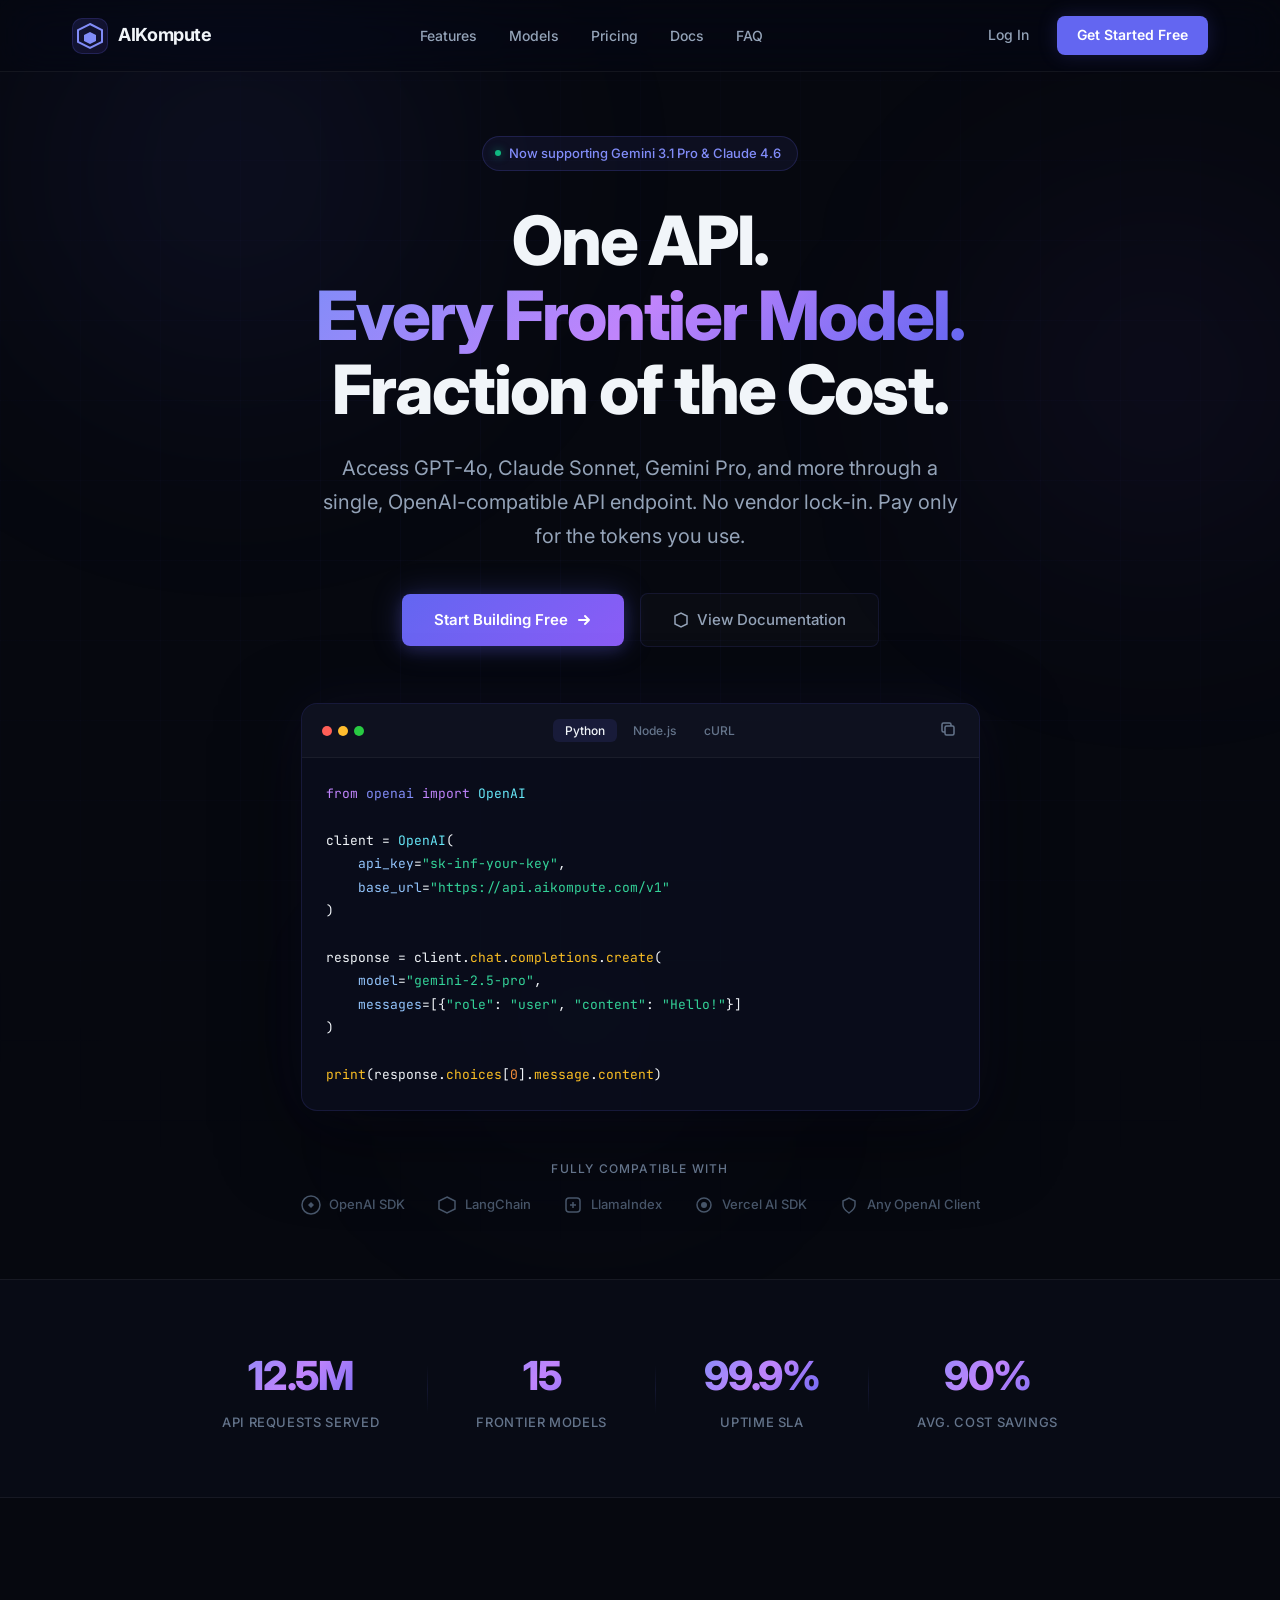
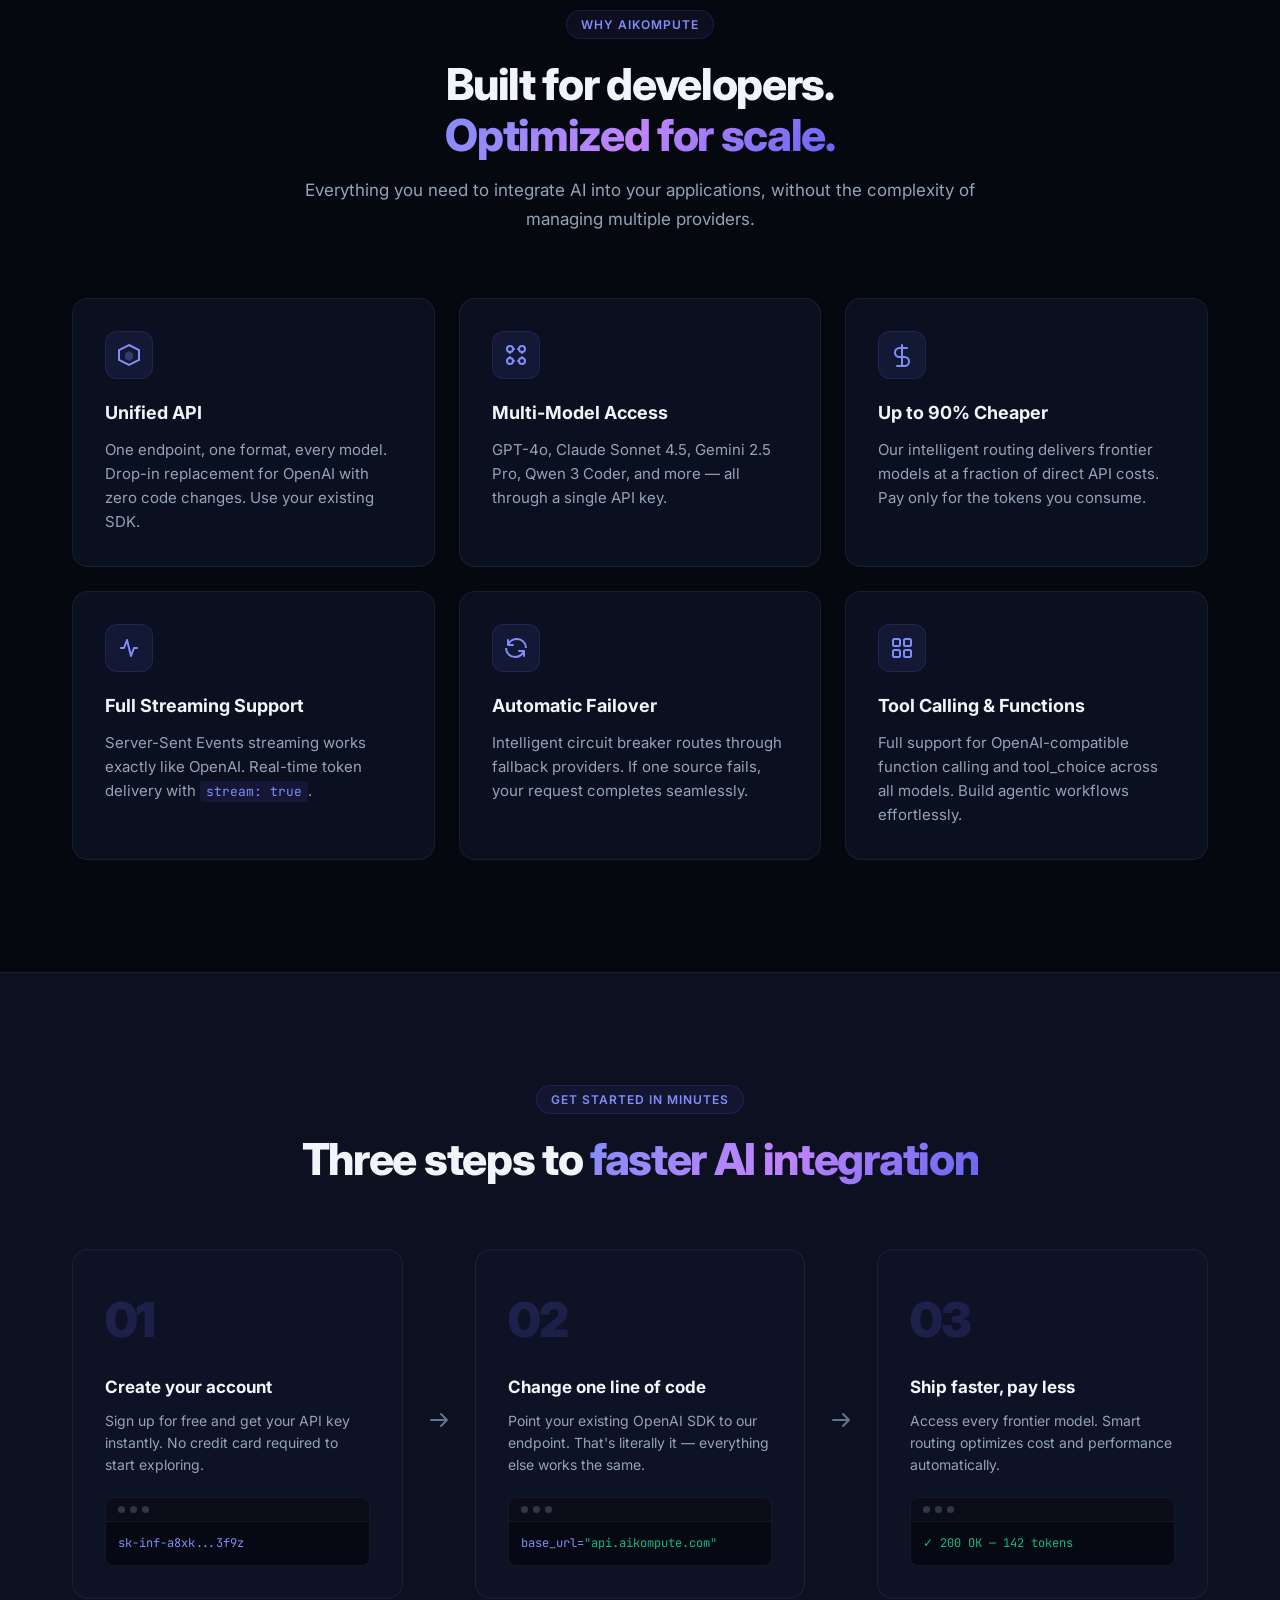
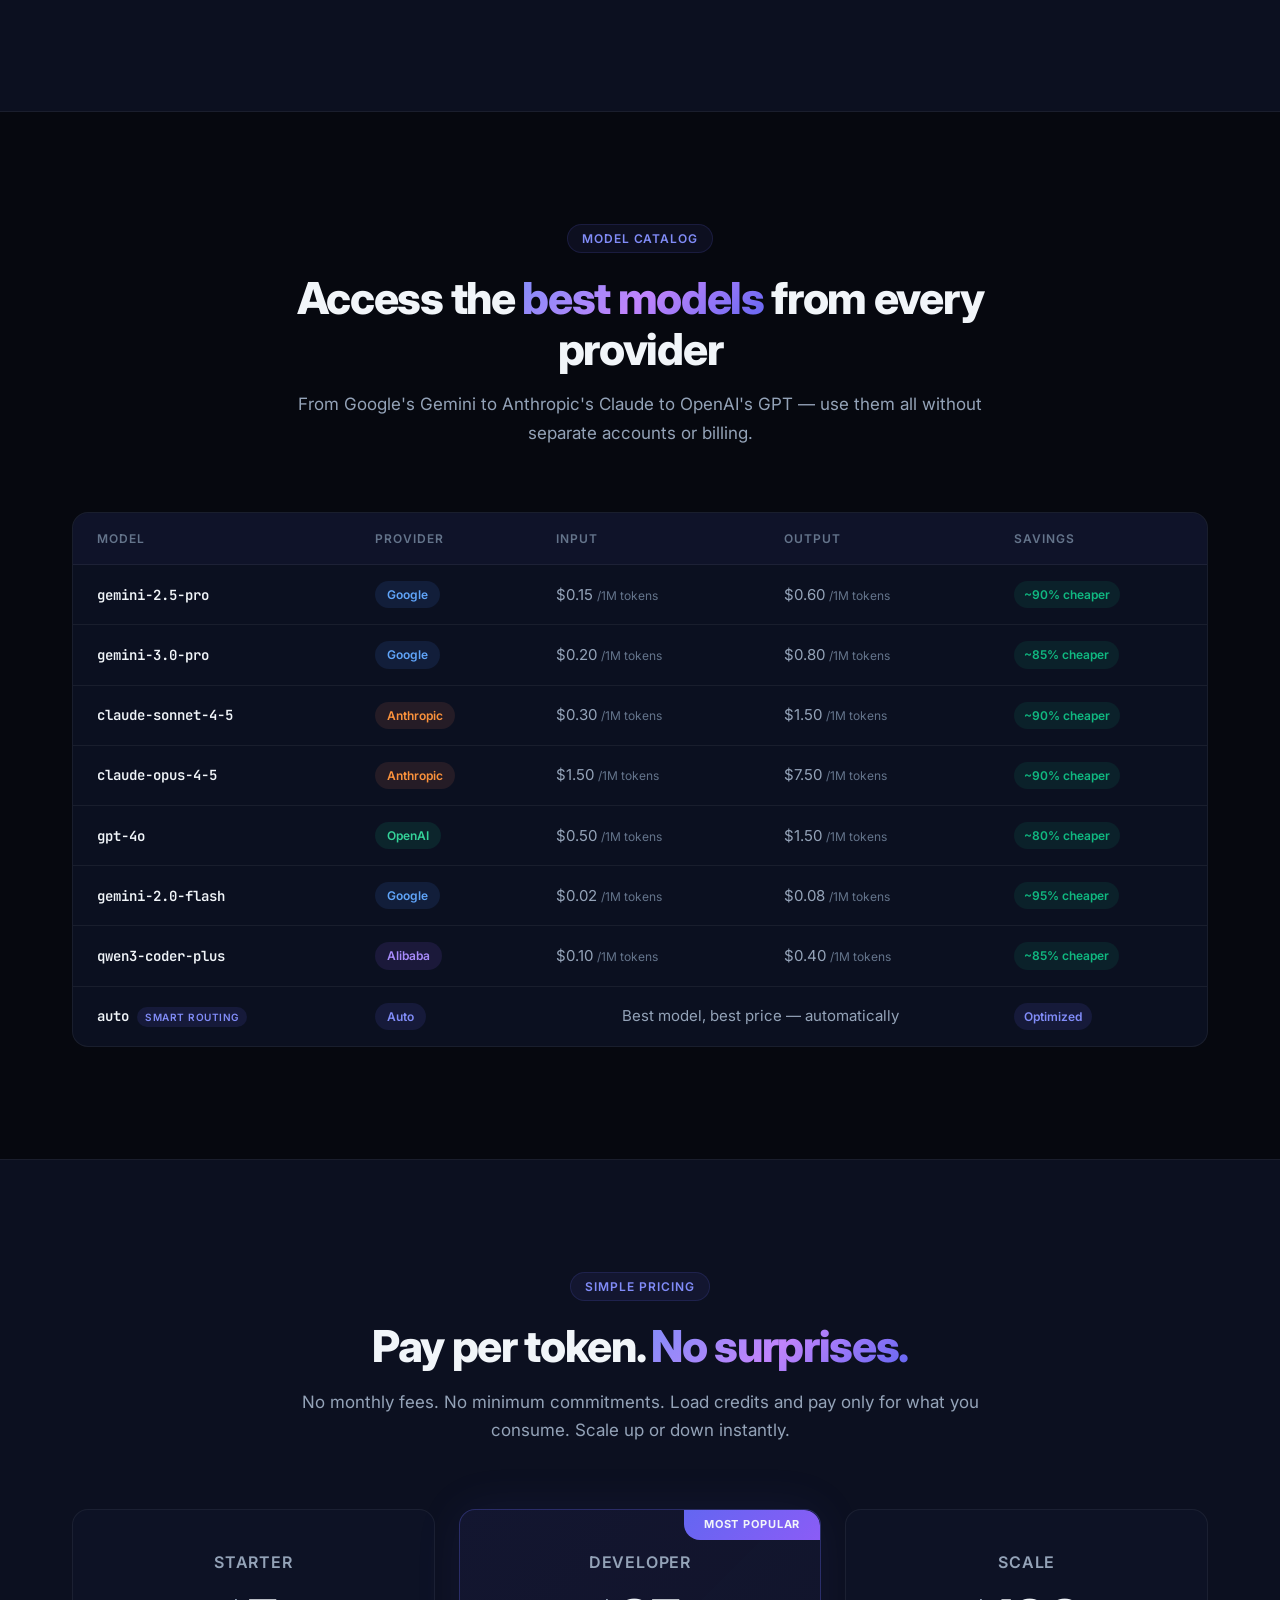
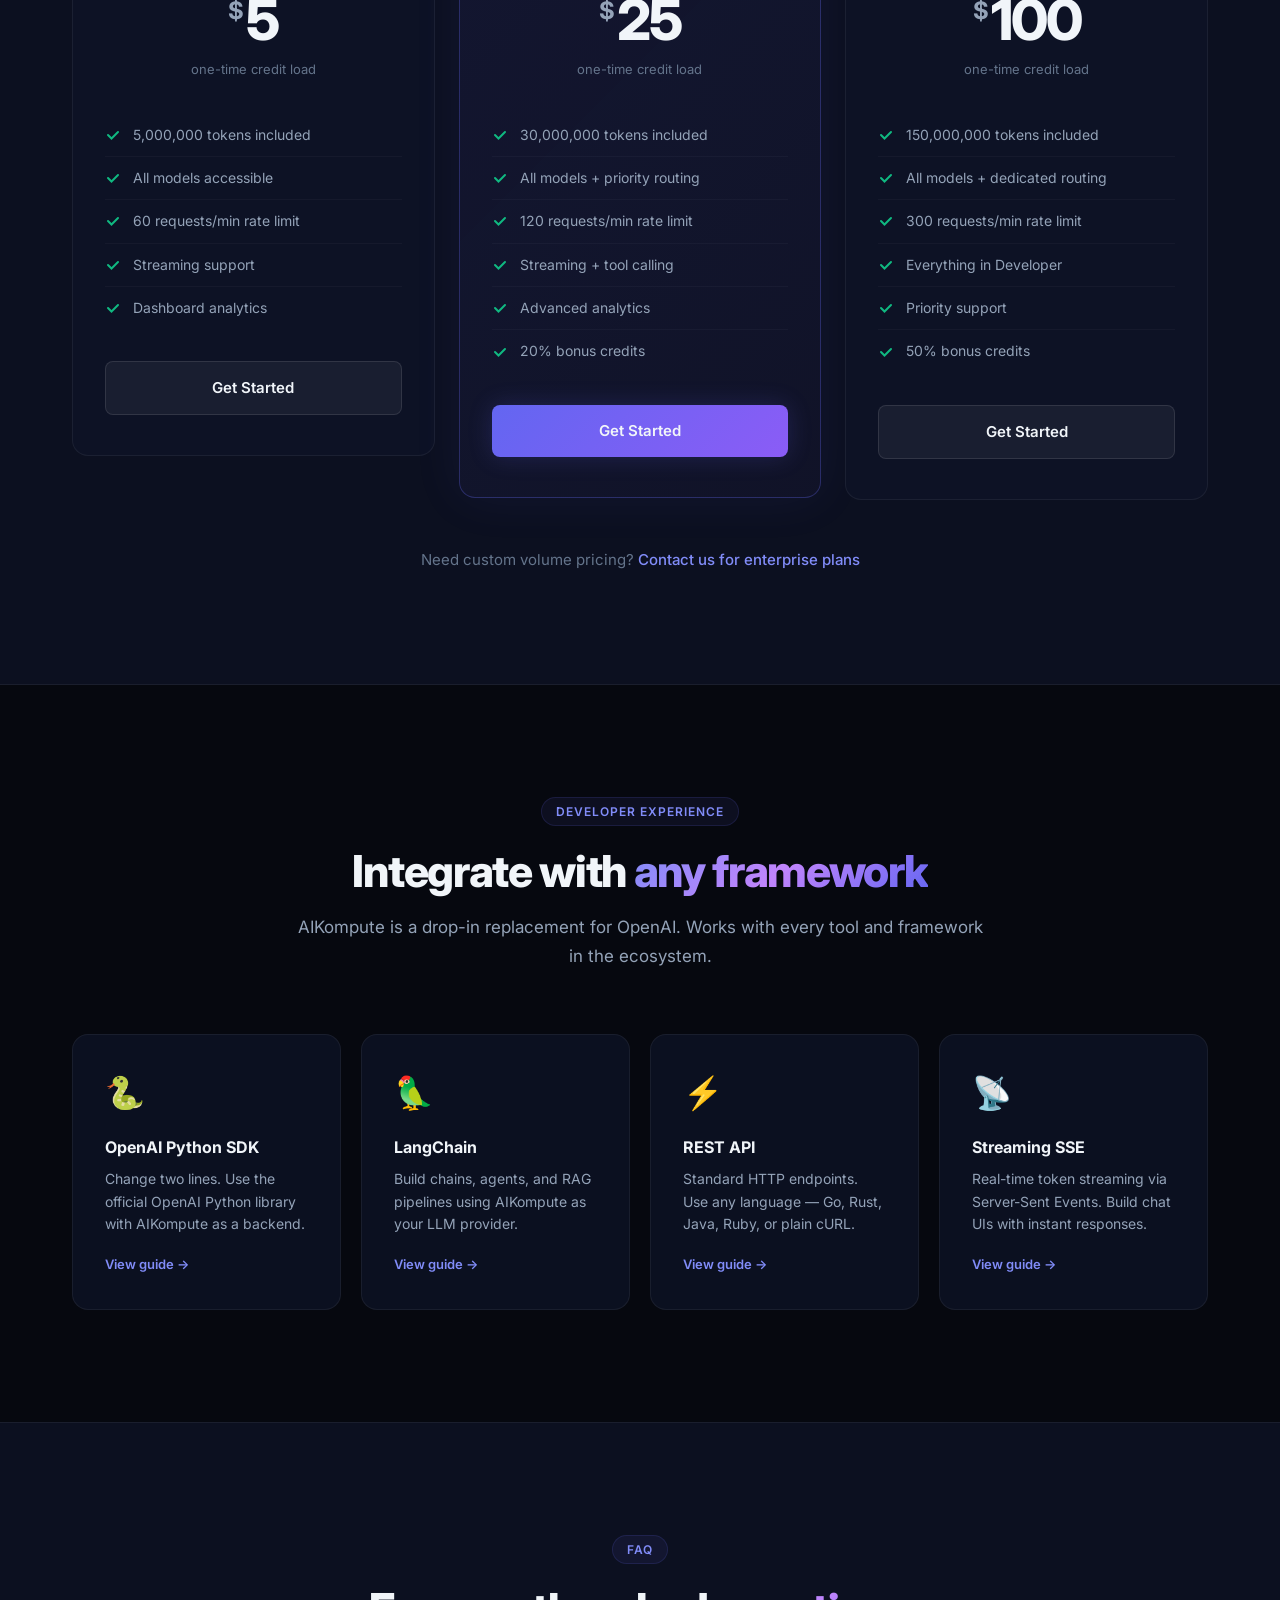
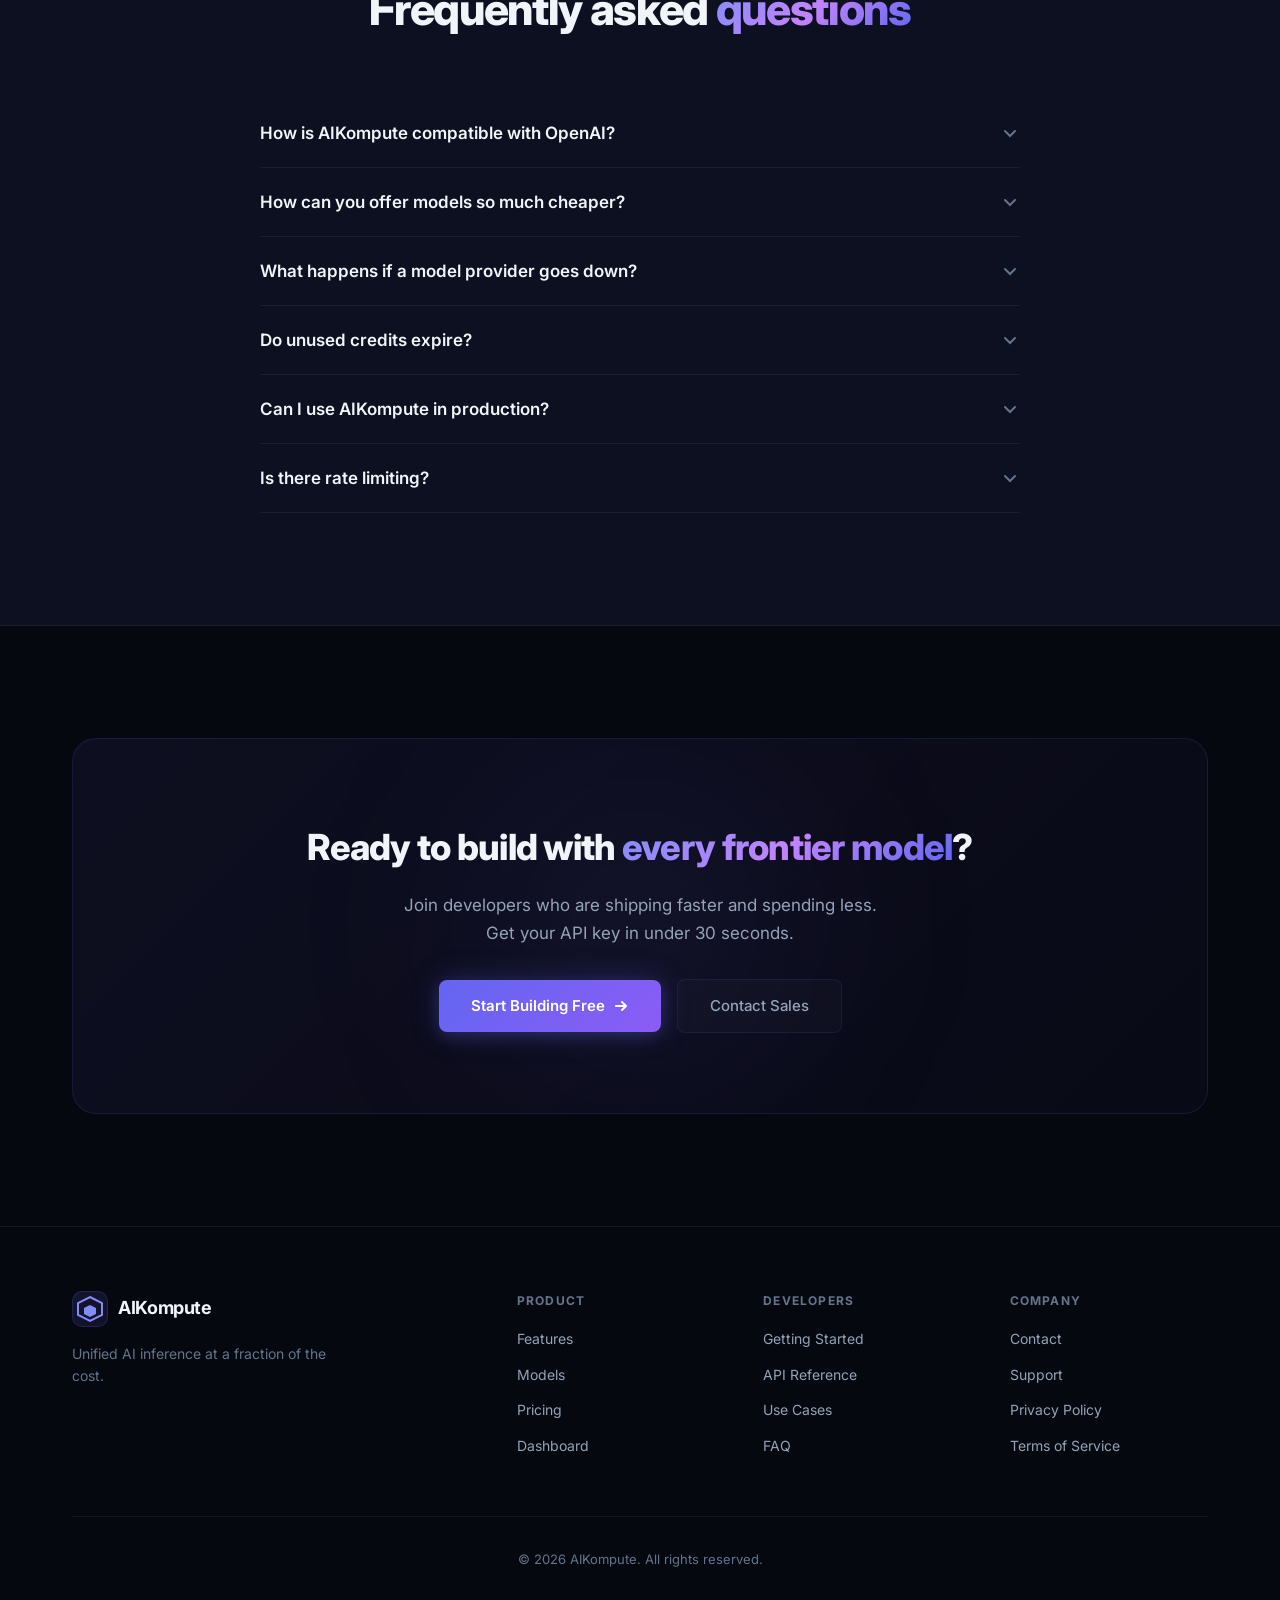
==== landing/index.html @ d588598c "fix: added missing table columns and antigravity2api service" ====
<!DOCTYPE html>
<html lang="en">
<head>
    <meta charset="UTF-8">
    <meta name="viewport" content="width=device-width, initial-scale=1.0">
    <meta name="description" content="AIKompute — Access top-tier AI models like GPT-4o, Claude, and Gemini through one unified, OpenAI-compatible API. Pay only for what you use with transparent per-token pricing.">
    <meta name="keywords" content="AI API, GPT-4o, Claude, Gemini, OpenAI compatible, inference API, AI gateway, cheap AI API, developer API">
    <meta name="author" content="AIKompute">
    <meta property="og:title" content="AIKompute — Unified AI API Platform">
    <meta property="og:description" content="One API key. Every frontier model. Fraction of the cost.">
    <meta property="og:type" content="website">
    <meta property="og:url" content="https://aikompute.com">
    <title>AIKompute — Unified AI Inference API | GPT-4o, Claude, Gemini</title>
    <link rel="preconnect" href="https://fonts.googleapis.com">
    <link rel="preconnect" href="https://fonts.gstatic.com" crossorigin>
    <link href="https://fonts.googleapis.com/css2?family=Inter:wght@300;400;500;600;700;800;900&family=JetBrains+Mono:wght@400;500;600&display=swap" rel="stylesheet">
    <link rel="stylesheet" href="styles.css">
</head>
<body>

    <!-- ======================== NAVIGATION ======================== -->
    <nav class="navbar" id="navbar">
        <div class="nav-container">
            <a href="#" class="nav-logo" id="nav-logo">
                <div class="logo-mark">
                    <svg width="28" height="28" viewBox="0 0 28 28" fill="none">
                        <path d="M14 2L26 8V20L14 26L2 20V8L14 2Z" stroke="url(#logoGrad)" stroke-width="2" fill="none"/>
                        <path d="M14 10L20 13V19L14 22L8 19V13L14 10Z" fill="url(#logoGrad)"/>
                        <defs><linearGradient id="logoGrad" x1="2" y1="2" x2="26" y2="26"><stop stop-color="#818cf8"/><stop offset="1" stop-color="#6366f1"/></linearGradient></defs>
                    </svg>
                </div>
                <span>AIKompute</span>
            </a>
            <ul class="nav-links" id="nav-links">
                <li><a href="#features" class="nav-link">Features</a></li>
                <li><a href="#models" class="nav-link">Models</a></li>
                <li><a href="#pricing" class="nav-link">Pricing</a></li>
                <li><a href="#docs" class="nav-link">Docs</a></li>
                <li><a href="#faq" class="nav-link">FAQ</a></li>
            </ul>
            <div class="nav-actions">
                <a href="https://aikompute.com/login" class="btn-nav-ghost" id="nav-login-btn">Log In</a>
                <a href="https://aikompute.com/signup" class="btn-nav-primary" id="nav-signup-btn">Get Started Free</a>
            </div>
            <button class="mobile-toggle" id="mobile-toggle" aria-label="Toggle mobile menu">
                <span></span><span></span><span></span>
            </button>
        </div>
    </nav>

    <!-- ======================== HERO ======================== -->
    <section class="hero" id="hero">
        <div class="hero-bg">
            <div class="hero-glow hero-glow-1"></div>
            <div class="hero-glow hero-glow-2"></div>
            <div class="hero-glow hero-glow-3"></div>
            <div class="hero-grid"></div>
        </div>
        <div class="hero-container">
            <div class="hero-badge" id="hero-badge">
                <span class="badge-dot"></span>
                <span>Now supporting Gemini 3.1 Pro & Claude 4.6</span>
            </div>
            <h1 class="hero-title" id="hero-title">
                One API.<br>
                <span class="gradient-text">Every Frontier Model.</span><br>
                Fraction of the Cost.
            </h1>
            <p class="hero-subtitle" id="hero-subtitle">
                Access GPT-4o, Claude Sonnet, Gemini Pro, and more through a single, 
                OpenAI-compatible API endpoint. No vendor lock-in. Pay only for the tokens you use.
            </p>
            <div class="hero-actions" id="hero-actions">
                <a href="https://aikompute.com/signup" class="btn-hero-primary" id="hero-cta-primary">
                    Start Building Free
                    <svg width="16" height="16" viewBox="0 0 16 16" fill="none"><path d="M3 8H13M13 8L9 4M13 8L9 12" stroke="currentColor" stroke-width="2" stroke-linecap="round" stroke-linejoin="round"/></svg>
                </a>
                <a href="#docs" class="btn-hero-ghost" id="hero-cta-docs">
                    <svg width="16" height="16" viewBox="0 0 16 16" fill="none"><path d="M2 4L8 1L14 4V12L8 15L2 12V4Z" stroke="currentColor" stroke-width="1.5"/></svg>
                    View Documentation
                </a>
            </div>
            <div class="hero-code" id="hero-code">
                <div class="code-window">
                    <div class="code-header">
                        <div class="code-dots">
                            <span class="dot red"></span>
                            <span class="dot yellow"></span>
                            <span class="dot green"></span>
                        </div>
                        <div class="code-tabs">
                            <button class="code-tab active" data-lang="python" id="code-tab-python">Python</button>
                            <button class="code-tab" data-lang="javascript" id="code-tab-js">Node.js</button>
                            <button class="code-tab" data-lang="curl" id="code-tab-curl">cURL</button>
                        </div>
                        <button class="copy-btn" id="copy-code-btn" title="Copy to clipboard">
                            <svg width="14" height="14" viewBox="0 0 14 14" fill="none"><rect x="4" y="4" width="9" height="9" rx="1.5" stroke="currentColor" stroke-width="1.5"/><path d="M10 4V2.5A1.5 1.5 0 008.5 1H2.5A1.5 1.5 0 001 2.5V8.5A1.5 1.5 0 002.5 10H4" stroke="currentColor" stroke-width="1.5"/></svg>
                        </button>
                    </div>
                    <div class="code-body">
                        <pre class="code-block active" data-lang="python"><code><span class="kw">from</span> <span class="mod">openai</span> <span class="kw">import</span> <span class="cls">OpenAI</span>

<span class="var">client</span> = <span class="cls">OpenAI</span>(
    <span class="param">api_key</span>=<span class="str">"sk-inf-your-key"</span>,
    <span class="param">base_url</span>=<span class="str">"https://api.aikompute.com/v1"</span>
)

<span class="var">response</span> = <span class="var">client</span>.<span class="fn">chat</span>.<span class="fn">completions</span>.<span class="fn">create</span>(
    <span class="param">model</span>=<span class="str">"gemini-2.5-pro"</span>,
    <span class="param">messages</span>=[{<span class="str">"role"</span>: <span class="str">"user"</span>, <span class="str">"content"</span>: <span class="str">"Hello!"</span>}]
)

<span class="fn">print</span>(<span class="var">response</span>.<span class="fn">choices</span>[<span class="num">0</span>].<span class="fn">message</span>.<span class="fn">content</span>)</code></pre>
                        <pre class="code-block" data-lang="javascript"><code><span class="kw">import</span> <span class="cls">OpenAI</span> <span class="kw">from</span> <span class="str">"openai"</span>;

<span class="kw">const</span> <span class="var">client</span> = <span class="kw">new</span> <span class="cls">OpenAI</span>({
    <span class="param">apiKey</span>: <span class="str">"sk-inf-your-key"</span>,
    <span class="param">baseURL</span>: <span class="str">"https://api.aikompute.com/v1"</span>
});

<span class="kw">const</span> <span class="var">response</span> = <span class="kw">await</span> <span class="var">client</span>.<span class="fn">chat</span>.<span class="fn">completions</span>.<span class="fn">create</span>({
    <span class="param">model</span>: <span class="str">"claude-sonnet-4-5"</span>,
    <span class="param">messages</span>: [{<span class="str">"role"</span>: <span class="str">"user"</span>, <span class="str">"content"</span>: <span class="str">"Hello!"</span>}]
});

<span class="var">console</span>.<span class="fn">log</span>(<span class="var">response</span>.<span class="fn">choices</span>[<span class="num">0</span>].<span class="fn">message</span>.<span class="fn">content</span>);</code></pre>
                        <pre class="code-block" data-lang="curl"><code><span class="fn">curl</span> <span class="str">"https://api.aikompute.com/v1/chat/completions"</span> \
  <span class="param">-H</span> <span class="str">"Content-Type: application/json"</span> \
  <span class="param">-H</span> <span class="str">"Authorization: Bearer sk-inf-your-key"</span> \
  <span class="param">-d</span> <span class="str">'{
    "model": "gpt-4o",
    "messages": [
      {"role": "user", "content": "Hello!"}
    ]
  }'</span></code></pre>
                    </div>
                </div>
            </div>
            <div class="hero-trust" id="hero-trust">
                <span class="trust-label">Fully compatible with</span>
                <div class="trust-logos">
                    <div class="trust-item">
                        <svg width="20" height="20" viewBox="0 0 20 20" fill="none"><circle cx="10" cy="10" r="9" stroke="currentColor" stroke-width="1.5"/><path d="M7 10L10 7L13 10L10 13L7 10Z" fill="currentColor"/></svg>
                        <span>OpenAI SDK</span>
                    </div>
                    <div class="trust-item">
                        <svg width="20" height="20" viewBox="0 0 20 20" fill="none"><path d="M10 2L18 6V14L10 18L2 14V6L10 2Z" stroke="currentColor" stroke-width="1.5"/></svg>
                        <span>LangChain</span>
                    </div>
                    <div class="trust-item">
                        <svg width="20" height="20" viewBox="0 0 20 20" fill="none"><rect x="3" y="3" width="14" height="14" rx="3" stroke="currentColor" stroke-width="1.5"/><path d="M7 10H13M10 7V13" stroke="currentColor" stroke-width="1.5"/></svg>
                        <span>LlamaIndex</span>
                    </div>
                    <div class="trust-item">
                        <svg width="20" height="20" viewBox="0 0 20 20" fill="none"><circle cx="10" cy="10" r="3" fill="currentColor"/><circle cx="10" cy="10" r="7" stroke="currentColor" stroke-width="1.5"/></svg>
                        <span>Vercel AI SDK</span>
                    </div>
                    <div class="trust-item">
                        <svg width="20" height="20" viewBox="0 0 20 20" fill="none"><path d="M4 6L10 3L16 6V10C16 14 10 18 10 18C10 18 4 14 4 10V6Z" stroke="currentColor" stroke-width="1.5"/></svg>
                        <span>Any OpenAI Client</span>
                    </div>
                </div>
            </div>
        </div>
    </section>

    <!-- ======================== SOCIAL PROOF COUNTER ======================== -->
    <section class="social-proof" id="social-proof">
        <div class="container">
            <div class="proof-grid">
                <div class="proof-item" id="proof-requests">
                    <span class="proof-number" data-count="12500000">0</span>
                    <span class="proof-label">API Requests Served</span>
                </div>
                <div class="proof-divider"></div>
                <div class="proof-item" id="proof-models">
                    <span class="proof-number" data-count="15">0</span>
                    <span class="proof-label">Frontier Models</span>
                </div>
                <div class="proof-divider"></div>
                <div class="proof-item" id="proof-uptime">
                    <span class="proof-number" data-count="99.9" data-suffix="%" data-decimal="true">0</span>
                    <span class="proof-label">Uptime SLA</span>
                </div>
                <div class="proof-divider"></div>
                <div class="proof-item" id="proof-savings">
                    <span class="proof-number" data-count="90" data-suffix="%">0</span>
                    <span class="proof-label">Avg. Cost Savings</span>
                </div>
            </div>
        </div>
    </section>

    <!-- ======================== FEATURES ======================== -->
    <section class="features" id="features">
        <div class="container">
            <div class="section-header">
                <span class="section-tag">Why AIKompute</span>
                <h2 class="section-title">Built for developers.<br><span class="gradient-text">Optimized for scale.</span></h2>
                <p class="section-subtitle">Everything you need to integrate AI into your applications, without the complexity of managing multiple providers.</p>
            </div>
            <div class="features-grid">
                <div class="feature-card" id="feature-unified">
                    <div class="feature-icon">
                        <svg width="24" height="24" viewBox="0 0 24 24" fill="none"><path d="M12 2L22 7V17L12 22L2 17V7L12 2Z" stroke="currentColor" stroke-width="2"/><path d="M12 8L16 10.5V15.5L12 18L8 15.5V10.5L12 8Z" fill="currentColor" opacity="0.3"/></svg>
                    </div>
                    <h3>Unified API</h3>
                    <p>One endpoint, one format, every model. Drop-in replacement for OpenAI with zero code changes. Use your existing SDK.</p>
                </div>
                <div class="feature-card" id="feature-models">
                    <div class="feature-icon">
                        <svg width="24" height="24" viewBox="0 0 24 24" fill="none"><circle cx="6" cy="6" r="3" stroke="currentColor" stroke-width="2"/><circle cx="18" cy="6" r="3" stroke="currentColor" stroke-width="2"/><circle cx="6" cy="18" r="3" stroke="currentColor" stroke-width="2"/><circle cx="18" cy="18" r="3" stroke="currentColor" stroke-width="2"/><path d="M9 6H15M6 9V15M18 9V15M9 18H15" stroke="currentColor" stroke-width="1.5" stroke-dasharray="2 2"/></svg>
                    </div>
                    <h3>Multi-Model Access</h3>
                    <p>GPT-4o, Claude Sonnet 4.5, Gemini 2.5 Pro, Qwen 3 Coder, and more — all through a single API key.</p>
                </div>
                <div class="feature-card" id="feature-cost">
                    <div class="feature-icon">
                        <svg width="24" height="24" viewBox="0 0 24 24" fill="none"><path d="M12 2V22M17 5H9.5C7.01 5 5 7.01 5 9.5S7.01 14 9.5 14H14.5C16.99 14 19 16.01 19 18.5S16.99 23 14.5 23H7" stroke="currentColor" stroke-width="2" stroke-linecap="round"/></svg>
                    </div>
                    <h3>Up to 90% Cheaper</h3>
                    <p>Our intelligent routing delivers frontier models at a fraction of direct API costs. Pay only for the tokens you consume.</p>
                </div>
                <div class="feature-card" id="feature-streaming">
                    <div class="feature-icon">
                        <svg width="24" height="24" viewBox="0 0 24 24" fill="none"><path d="M4 12H7L10 4L14 20L17 12H20" stroke="currentColor" stroke-width="2" stroke-linecap="round" stroke-linejoin="round"/></svg>
                    </div>
                    <h3>Full Streaming Support</h3>
                    <p>Server-Sent Events streaming works exactly like OpenAI. Real-time token delivery with <code>stream: true</code>.</p>
                </div>
                <div class="feature-card" id="feature-fallback">
                    <div class="feature-icon">
                        <svg width="24" height="24" viewBox="0 0 24 24" fill="none"><path d="M4 4V9H9" stroke="currentColor" stroke-width="2" stroke-linecap="round" stroke-linejoin="round"/><path d="M20 20V15H15" stroke="currentColor" stroke-width="2" stroke-linecap="round" stroke-linejoin="round"/><path d="M4 9C5.5 5.5 9 3 13 3C17.97 3 22 7.03 22 12" stroke="currentColor" stroke-width="2"/><path d="M20 15C18.5 18.5 15 21 11 21C6.03 21 2 16.97 2 12" stroke="currentColor" stroke-width="2"/></svg>
                    </div>
                    <h3>Automatic Failover</h3>
                    <p>Intelligent circuit breaker routes through fallback providers. If one source fails, your request completes seamlessly.</p>
                </div>
                <div class="feature-card" id="feature-tools">
                    <div class="feature-icon">
                        <svg width="24" height="24" viewBox="0 0 24 24" fill="none"><rect x="3" y="3" width="7" height="7" rx="1.5" stroke="currentColor" stroke-width="2"/><rect x="14" y="3" width="7" height="7" rx="1.5" stroke="currentColor" stroke-width="2"/><rect x="3" y="14" width="7" height="7" rx="1.5" stroke="currentColor" stroke-width="2"/><rect x="14" y="14" width="7" height="7" rx="1.5" stroke="currentColor" stroke-width="2"/></svg>
                    </div>
                    <h3>Tool Calling & Functions</h3>
                    <p>Full support for OpenAI-compatible function calling and tool_choice across all models. Build agentic workflows effortlessly.</p>
                </div>
            </div>
        </div>
    </section>

    <!-- ======================== HOW IT WORKS ======================== -->
    <section class="how-it-works" id="how-it-works">
        <div class="container">
            <div class="section-header">
                <span class="section-tag">Get Started in Minutes</span>
                <h2 class="section-title">Three steps to <span class="gradient-text">faster AI integration</span></h2>
            </div>
            <div class="steps-grid">
                <div class="step-card" id="step-1">
                    <div class="step-number">01</div>
                    <div class="step-content">
                        <h3>Create your account</h3>
                        <p>Sign up for free and get your API key instantly. No credit card required to start exploring.</p>
                    </div>
                    <div class="step-visual">
                        <div class="mini-terminal">
                            <div class="terminal-header"><span class="terminal-dot"></span><span class="terminal-dot"></span><span class="terminal-dot"></span></div>
                            <code>sk-inf-a8xk...3f9z</code>
                        </div>
                    </div>
                </div>
                <div class="step-connector"><svg width="40" height="40" viewBox="0 0 40 40"><path d="M12 20H28M28 20L22 14M28 20L22 26" stroke="currentColor" stroke-width="2" stroke-linecap="round"/></svg></div>
                <div class="step-card" id="step-2">
                    <div class="step-number">02</div>
                    <div class="step-content">
                        <h3>Change one line of code</h3>
                        <p>Point your existing OpenAI SDK to our endpoint. That's literally it — everything else works the same.</p>
                    </div>
                    <div class="step-visual">
                        <div class="mini-terminal">
                            <div class="terminal-header"><span class="terminal-dot"></span><span class="terminal-dot"></span><span class="terminal-dot"></span></div>
                            <code>base_url=<span class="str">"api.aikompute.com"</span></code>
                        </div>
                    </div>
                </div>
                <div class="step-connector"><svg width="40" height="40" viewBox="0 0 40 40"><path d="M12 20H28M28 20L22 14M28 20L22 26" stroke="currentColor" stroke-width="2" stroke-linecap="round"/></svg></div>
                <div class="step-card" id="step-3">
                    <div class="step-number">03</div>
                    <div class="step-content">
                        <h3>Ship faster, pay less</h3>
                        <p>Access every frontier model. Smart routing optimizes cost and performance automatically.</p>
                    </div>
                    <div class="step-visual">
                        <div class="mini-terminal success">
                            <div class="terminal-header"><span class="terminal-dot"></span><span class="terminal-dot"></span><span class="terminal-dot"></span></div>
                            <code>✓ <span class="str">200 OK</span> — 142 tokens</code>
                        </div>
                    </div>
                </div>
            </div>
        </div>
    </section>

    <!-- ======================== MODELS ======================== -->
    <section class="models" id="models">
        <div class="container">
            <div class="section-header">
                <span class="section-tag">Model Catalog</span>
                <h2 class="section-title">Access the <span class="gradient-text">best models</span> from every provider</h2>
                <p class="section-subtitle">From Google's Gemini to Anthropic's Claude to OpenAI's GPT — use them all without separate accounts or billing.</p>
            </div>
            <div class="models-table-wrapper">
                <table class="models-table" id="models-table">
                    <thead>
                        <tr>
                            <th>Model</th>
                            <th>Provider</th>
                            <th>Input</th>
                            <th>Output</th>
                            <th>Savings</th>
                        </tr>
                    </thead>
                    <tbody>
                        <tr>
                            <td><span class="model-name">gemini-2.5-pro</span></td>
                            <td><span class="provider-badge google">Google</span></td>
                            <td class="price">$0.15 <span class="per">/1M tokens</span></td>
                            <td class="price">$0.60 <span class="per">/1M tokens</span></td>
                            <td><span class="savings-badge">~90% cheaper</span></td>
                        </tr>
                        <tr>
                            <td><span class="model-name">gemini-3.0-pro</span></td>
                            <td><span class="provider-badge google">Google</span></td>
                            <td class="price">$0.20 <span class="per">/1M tokens</span></td>
                            <td class="price">$0.80 <span class="per">/1M tokens</span></td>
                            <td><span class="savings-badge">~85% cheaper</span></td>
                        </tr>
                        <tr>
                            <td><span class="model-name">claude-sonnet-4-5</span></td>
                            <td><span class="provider-badge anthropic">Anthropic</span></td>
                            <td class="price">$0.30 <span class="per">/1M tokens</span></td>
                            <td class="price">$1.50 <span class="per">/1M tokens</span></td>
                            <td><span class="savings-badge">~90% cheaper</span></td>
                        </tr>
                        <tr>
                            <td><span class="model-name">claude-opus-4-5</span></td>
                            <td><span class="provider-badge anthropic">Anthropic</span></td>
                            <td class="price">$1.50 <span class="per">/1M tokens</span></td>
                            <td class="price">$7.50 <span class="per">/1M tokens</span></td>
                            <td><span class="savings-badge">~90% cheaper</span></td>
                        </tr>
                        <tr>
                            <td><span class="model-name">gpt-4o</span></td>
                            <td><span class="provider-badge openai">OpenAI</span></td>
                            <td class="price">$0.50 <span class="per">/1M tokens</span></td>
                            <td class="price">$1.50 <span class="per">/1M tokens</span></td>
                            <td><span class="savings-badge">~80% cheaper</span></td>
                        </tr>
                        <tr>
                            <td><span class="model-name">gemini-2.0-flash</span></td>
                            <td><span class="provider-badge google">Google</span></td>
                            <td class="price">$0.02 <span class="per">/1M tokens</span></td>
                            <td class="price">$0.08 <span class="per">/1M tokens</span></td>
                            <td><span class="savings-badge">~95% cheaper</span></td>
                        </tr>
                        <tr>
                            <td><span class="model-name">qwen3-coder-plus</span></td>
                            <td><span class="provider-badge alibaba">Alibaba</span></td>
                            <td class="price">$0.10 <span class="per">/1M tokens</span></td>
                            <td class="price">$0.40 <span class="per">/1M tokens</span></td>
                            <td><span class="savings-badge">~85% cheaper</span></td>
                        </tr>
                        <tr>
                            <td><span class="model-name">auto</span><span class="auto-tag">smart routing</span></td>
                            <td><span class="provider-badge auto">Auto</span></td>
                            <td class="price" colspan="2" style="text-align:center;">Best model, best price — automatically</td>
                            <td><span class="savings-badge highlight">Optimized</span></td>
                        </tr>
                    </tbody>
                </table>
            </div>
        </div>
    </section>

    <!-- ======================== PRICING ======================== -->
    <section class="pricing" id="pricing">
        <div class="container">
            <div class="section-header">
                <span class="section-tag">Simple Pricing</span>
                <h2 class="section-title">Pay per token. <span class="gradient-text">No surprises.</span></h2>
                <p class="section-subtitle">No monthly fees. No minimum commitments. Load credits and pay only for what you consume. Scale up or down instantly.</p>
            </div>
            <div class="pricing-grid">
                <div class="pricing-card" id="pricing-starter">
                    <div class="pricing-header">
                        <span class="pricing-name">Starter</span>
                        <div class="pricing-amount">
                            <span class="currency">$</span><span class="price-value">5</span>
                        </div>
                        <span class="pricing-period">one-time credit load</span>
                    </div>
                    <ul class="pricing-features">
                        <li><svg width="16" height="16" viewBox="0 0 16 16" fill="none"><path d="M3 8L6.5 11.5L13 5" stroke="#10b981" stroke-width="2" stroke-linecap="round"/></svg> 5,000,000 tokens included</li>
                        <li><svg width="16" height="16" viewBox="0 0 16 16" fill="none"><path d="M3 8L6.5 11.5L13 5" stroke="#10b981" stroke-width="2" stroke-linecap="round"/></svg> All models accessible</li>
                        <li><svg width="16" height="16" viewBox="0 0 16 16" fill="none"><path d="M3 8L6.5 11.5L13 5" stroke="#10b981" stroke-width="2" stroke-linecap="round"/></svg> 60 requests/min rate limit</li>
                        <li><svg width="16" height="16" viewBox="0 0 16 16" fill="none"><path d="M3 8L6.5 11.5L13 5" stroke="#10b981" stroke-width="2" stroke-linecap="round"/></svg> Streaming support</li>
                        <li><svg width="16" height="16" viewBox="0 0 16 16" fill="none"><path d="M3 8L6.5 11.5L13 5" stroke="#10b981" stroke-width="2" stroke-linecap="round"/></svg> Dashboard analytics</li>
                    </ul>
                    <a href="https://aikompute.com/signup" class="btn-pricing" id="pricing-starter-btn">Get Started</a>
                </div>
                <div class="pricing-card featured" id="pricing-developer">
                    <div class="pricing-badge">Most Popular</div>
                    <div class="pricing-header">
                        <span class="pricing-name">Developer</span>
                        <div class="pricing-amount">
                            <span class="currency">$</span><span class="price-value">25</span>
                        </div>
                        <span class="pricing-period">one-time credit load</span>
                    </div>
                    <ul class="pricing-features">
                        <li><svg width="16" height="16" viewBox="0 0 16 16" fill="none"><path d="M3 8L6.5 11.5L13 5" stroke="#10b981" stroke-width="2" stroke-linecap="round"/></svg> 30,000,000 tokens included</li>
                        <li><svg width="16" height="16" viewBox="0 0 16 16" fill="none"><path d="M3 8L6.5 11.5L13 5" stroke="#10b981" stroke-width="2" stroke-linecap="round"/></svg> All models + priority routing</li>
                        <li><svg width="16" height="16" viewBox="0 0 16 16" fill="none"><path d="M3 8L6.5 11.5L13 5" stroke="#10b981" stroke-width="2" stroke-linecap="round"/></svg> 120 requests/min rate limit</li>
                        <li><svg width="16" height="16" viewBox="0 0 16 16" fill="none"><path d="M3 8L6.5 11.5L13 5" stroke="#10b981" stroke-width="2" stroke-linecap="round"/></svg> Streaming + tool calling</li>
                        <li><svg width="16" height="16" viewBox="0 0 16 16" fill="none"><path d="M3 8L6.5 11.5L13 5" stroke="#10b981" stroke-width="2" stroke-linecap="round"/></svg> Advanced analytics</li>
                        <li><svg width="16" height="16" viewBox="0 0 16 16" fill="none"><path d="M3 8L6.5 11.5L13 5" stroke="#10b981" stroke-width="2" stroke-linecap="round"/></svg> 20% bonus credits</li>
                    </ul>
                    <a href="https://aikompute.com/signup" class="btn-pricing featured" id="pricing-dev-btn">Get Started</a>
                </div>
                <div class="pricing-card" id="pricing-scale">
                    <div class="pricing-header">
                        <span class="pricing-name">Scale</span>
                        <div class="pricing-amount">
                            <span class="currency">$</span><span class="price-value">100</span>
                        </div>
                        <span class="pricing-period">one-time credit load</span>
                    </div>
                    <ul class="pricing-features">
                        <li><svg width="16" height="16" viewBox="0 0 16 16" fill="none"><path d="M3 8L6.5 11.5L13 5" stroke="#10b981" stroke-width="2" stroke-linecap="round"/></svg> 150,000,000 tokens included</li>
                        <li><svg width="16" height="16" viewBox="0 0 16 16" fill="none"><path d="M3 8L6.5 11.5L13 5" stroke="#10b981" stroke-width="2" stroke-linecap="round"/></svg> All models + dedicated routing</li>
                        <li><svg width="16" height="16" viewBox="0 0 16 16" fill="none"><path d="M3 8L6.5 11.5L13 5" stroke="#10b981" stroke-width="2" stroke-linecap="round"/></svg> 300 requests/min rate limit</li>
                        <li><svg width="16" height="16" viewBox="0 0 16 16" fill="none"><path d="M3 8L6.5 11.5L13 5" stroke="#10b981" stroke-width="2" stroke-linecap="round"/></svg> Everything in Developer</li>
                        <li><svg width="16" height="16" viewBox="0 0 16 16" fill="none"><path d="M3 8L6.5 11.5L13 5" stroke="#10b981" stroke-width="2" stroke-linecap="round"/></svg> Priority support</li>
                        <li><svg width="16" height="16" viewBox="0 0 16 16" fill="none"><path d="M3 8L6.5 11.5L13 5" stroke="#10b981" stroke-width="2" stroke-linecap="round"/></svg> 50% bonus credits</li>
                    </ul>
                    <a href="https://aikompute.com/signup" class="btn-pricing" id="pricing-scale-btn">Get Started</a>
                </div>
            </div>
            <div class="pricing-footer">
                <p>Need custom volume pricing? <a href="mailto:enterprise@aikompute.com" id="enterprise-link">Contact us for enterprise plans</a></p>
            </div>
        </div>
    </section>

    <!-- ======================== DOCS / DEVELOPER EXPERIENCE ======================== -->
    <section class="developer-section" id="docs">
        <div class="container">
            <div class="section-header">
                <span class="section-tag">Developer Experience</span>
                <h2 class="section-title">Integrate with <span class="gradient-text">any framework</span></h2>
                <p class="section-subtitle">AIKompute is a drop-in replacement for OpenAI. Works with every tool and framework in the ecosystem.</p>
            </div>
            <div class="dx-grid">
                <div class="dx-card" id="dx-openai">
                    <div class="dx-icon">🐍</div>
                    <h3>OpenAI Python SDK</h3>
                    <p>Change two lines. Use the official OpenAI Python library with AIKompute as a backend.</p>
                    <a href="docs/getting_started.md" class="dx-link">View guide →</a>
                </div>
                <div class="dx-card" id="dx-langchain">
                    <div class="dx-icon">🦜</div>
                    <h3>LangChain</h3>
                    <p>Build chains, agents, and RAG pipelines using AIKompute as your LLM provider.</p>
                    <a href="docs/use_cases.md" class="dx-link">View guide →</a>
                </div>
                <div class="dx-card" id="dx-rest">
                    <div class="dx-icon">⚡</div>
                    <h3>REST API</h3>
                    <p>Standard HTTP endpoints. Use any language — Go, Rust, Java, Ruby, or plain cURL.</p>
                    <a href="docs/api_reference.md" class="dx-link">View guide →</a>
                </div>
                <div class="dx-card" id="dx-streaming">
                    <div class="dx-icon">📡</div>
                    <h3>Streaming SSE</h3>
                    <p>Real-time token streaming via Server-Sent Events. Build chat UIs with instant responses.</p>
                    <a href="docs/api_reference.md" class="dx-link">View guide →</a>
                </div>
            </div>
        </div>
    </section>

    <!-- ======================== FAQ ======================== -->
    <section class="faq" id="faq">
        <div class="container">
            <div class="section-header">
                <span class="section-tag">FAQ</span>
                <h2 class="section-title">Frequently asked <span class="gradient-text">questions</span></h2>
            </div>
            <div class="faq-list" id="faq-list">
                <div class="faq-item" id="faq-1">
                    <button class="faq-question" aria-expanded="false">
                        <span>How is AIKompute compatible with OpenAI?</span>
                        <svg class="faq-chevron" width="20" height="20" viewBox="0 0 20 20" fill="none"><path d="M5 8L10 13L15 8" stroke="currentColor" stroke-width="2" stroke-linecap="round"/></svg>
                    </button>
                    <div class="faq-answer">
                        <p>AIKompute implements the full OpenAI Chat Completions API specification. You can use the official OpenAI Python SDK, Node.js SDK, or any OpenAI-compatible client by simply changing the <code>base_url</code> to <code>https://api.aikompute.com/v1</code> and using your AIKompute API key. Streaming, tool calling, and all standard parameters work identically.</p>
                    </div>
                </div>
                <div class="faq-item" id="faq-2">
                    <button class="faq-question" aria-expanded="false">
                        <span>How can you offer models so much cheaper?</span>
                        <svg class="faq-chevron" width="20" height="20" viewBox="0 0 20 20" fill="none"><path d="M5 8L10 13L15 8" stroke="currentColor" stroke-width="2" stroke-linecap="round"/></svg>
                    </button>
                    <div class="faq-answer">
                        <p>We use intelligent routing and optimized infrastructure to deliver inference at significantly lower costs. Our architecture leverages efficient resource management and multi-provider orchestration, passing those savings directly to you while maintaining quality and reliability.</p>
                    </div>
                </div>
                <div class="faq-item" id="faq-3">
                    <button class="faq-question" aria-expanded="false">
                        <span>What happens if a model provider goes down?</span>
                        <svg class="faq-chevron" width="20" height="20" viewBox="0 0 20 20" fill="none"><path d="M5 8L10 13L15 8" stroke="currentColor" stroke-width="2" stroke-linecap="round"/></svg>
                    </button>
                    <div class="faq-answer">
                        <p>Our system uses an intelligent circuit breaker with automatic failover. If a primary provider encounters an issue, your request is seamlessly rerouted through our fallback chain to an alternative provider. This happens transparently — you always get a response.</p>
                    </div>
                </div>
                <div class="faq-item" id="faq-4">
                    <button class="faq-question" aria-expanded="false">
                        <span>Do unused credits expire?</span>
                        <svg class="faq-chevron" width="20" height="20" viewBox="0 0 20 20" fill="none"><path d="M5 8L10 13L15 8" stroke="currentColor" stroke-width="2" stroke-linecap="round"/></svg>
                    </button>
                    <div class="faq-answer">
                        <p>No. Your credits never expire. Load them when you want, use them at your own pace. There are no monthly minimums or use-it-or-lose-it policies.</p>
                    </div>
                </div>
                <div class="faq-item" id="faq-5">
                    <button class="faq-question" aria-expanded="false">
                        <span>Can I use AIKompute in production?</span>
                        <svg class="faq-chevron" width="20" height="20" viewBox="0 0 20 20" fill="none"><path d="M5 8L10 13L15 8" stroke="currentColor" stroke-width="2" stroke-linecap="round"/></svg>
                    </button>
                    <div class="faq-answer">
                        <p>Absolutely. AIKompute is built as a commercial-grade, multi-tenant platform designed for production workloads. We offer 99.9% uptime SLA, intelligent failover, rate limiting, and detailed usage analytics through your dashboard.</p>
                    </div>
                </div>
                <div class="faq-item" id="faq-6">
                    <button class="faq-question" aria-expanded="false">
                        <span>Is there rate limiting?</span>
                        <svg class="faq-chevron" width="20" height="20" viewBox="0 0 20 20" fill="none"><path d="M5 8L10 13L15 8" stroke="currentColor" stroke-width="2" stroke-linecap="round"/></svg>
                    </button>
                    <div class="faq-answer">
                        <p>Yes, rate limits depend on your plan tier. Starter plans get 60 RPM, Developer plans get 120 RPM, and Scale plans get 300 RPM. Need higher limits? Contact us for a custom enterprise plan.</p>
                    </div>
                </div>
            </div>
        </div>
    </section>

    <!-- ======================== CTA FOOTER ======================== -->
    <section class="cta-section" id="cta-section">
        <div class="container">
            <div class="cta-box">
                <div class="cta-glow"></div>
                <h2>Ready to build with <span class="gradient-text">every frontier model</span>?</h2>
                <p>Join developers who are shipping faster and spending less. Get your API key in under 30 seconds.</p>
                <div class="cta-actions">
                    <a href="https://aikompute.com/signup" class="btn-hero-primary" id="footer-cta-primary">
                        Start Building Free
                        <svg width="16" height="16" viewBox="0 0 16 16" fill="none"><path d="M3 8H13M13 8L9 4M13 8L9 12" stroke="currentColor" stroke-width="2" stroke-linecap="round" stroke-linejoin="round"/></svg>
                    </a>
                    <a href="mailto:hello@aikompute.com" class="btn-hero-ghost" id="footer-cta-contact">Contact Sales</a>
                </div>
            </div>
        </div>
    </section>

    <!-- ======================== FOOTER ======================== -->
    <footer class="footer" id="footer">
        <div class="container">
            <div class="footer-grid">
                <div class="footer-brand">
                    <a href="#" class="nav-logo">
                        <div class="logo-mark">
                            <svg width="28" height="28" viewBox="0 0 28 28" fill="none">
                                <path d="M14 2L26 8V20L14 26L2 20V8L14 2Z" stroke="url(#logoGrad2)" stroke-width="2" fill="none"/>
                                <path d="M14 10L20 13V19L14 22L8 19V13L14 10Z" fill="url(#logoGrad2)"/>
                                <defs><linearGradient id="logoGrad2" x1="2" y1="2" x2="26" y2="26"><stop stop-color="#818cf8"/><stop offset="1" stop-color="#6366f1"/></linearGradient></defs>
                            </svg>
                        </div>
                        <span>AIKompute</span>
                    </a>
                    <p class="footer-tagline">Unified AI inference at a fraction of the cost.</p>
                </div>
                <div class="footer-col">
                    <h4>Product</h4>
                    <ul>
                        <li><a href="#features">Features</a></li>
                        <li><a href="#models">Models</a></li>
                        <li><a href="#pricing">Pricing</a></li>
                        <li><a href="https://aikompute.com/login">Dashboard</a></li>
                    </ul>
                </div>
                <div class="footer-col">
                    <h4>Developers</h4>
                    <ul>
                        <li><a href="docs/getting_started.md">Getting Started</a></li>
                        <li><a href="docs/api_reference.md">API Reference</a></li>
                        <li><a href="docs/use_cases.md">Use Cases</a></li>
                        <li><a href="docs/faq.md">FAQ</a></li>
                    </ul>
                </div>
                <div class="footer-col">
                    <h4>Company</h4>
                    <ul>
                        <li><a href="mailto:hello@aikompute.com">Contact</a></li>
                        <li><a href="docs/support_and_help.md">Support</a></li>
                        <li><a href="#">Privacy Policy</a></li>
                        <li><a href="#">Terms of Service</a></li>
                    </ul>
                </div>
            </div>
            <div class="footer-bottom">
                <p>&copy; 2026 AIKompute. All rights reserved.</p>
            </div>
        </div>
    </footer>

    <script src="script.js"></script>
</body>
</html>
---- landing/styles.css ----
/* ============================================
   AIKompute Landing Page — Styles
   Inspired by Stripe, Vercel, Anthropic
   ============================================ */

/* ---- CSS Variables / Design Tokens ---- */
:root {
    --bg-primary: #06080f;
    --bg-secondary: #0c1020;
    --bg-card: rgba(15, 20, 40, 0.7);
    --bg-card-solid: #0f1428;
    --bg-card-hover: rgba(25, 32, 60, 0.8);
    --bg-glass: rgba(15, 20, 45, 0.5);
    --bg-input: #0d1225;
    --border: rgba(99, 102, 241, 0.12);
    --border-subtle: rgba(255, 255, 255, 0.06);
    --border-focus: #6366f1;
    --text-primary: #f1f5f9;
    --text-secondary: #94a3b8;
    --text-dim: #64748b;
    --text-muted: #475569;
    --accent: #6366f1;
    --accent-light: #818cf8;
    --accent-glow: rgba(99, 102, 241, 0.15);
    --accent-glow-strong: rgba(99, 102, 241, 0.25);
    --success: #10b981;
    --error: #ef4444;
    --warning: #f59e0b;
    --gradient-main: linear-gradient(135deg, #667eea 0%, #764ba2 100%);
    --gradient-text: linear-gradient(135deg, #818cf8 0%, #c084fc 50%, #6366f1 100%);
    --gradient-card: linear-gradient(135deg, rgba(99,102,241,0.08) 0%, rgba(139,92,246,0.04) 100%);
    --gradient-cta: linear-gradient(135deg, #6366f1 0%, #8b5cf6 100%);
    --font-sans: 'Inter', -apple-system, BlinkMacSystemFont, 'Segoe UI', sans-serif;
    --font-mono: 'JetBrains Mono', 'Fira Code', 'Cascadia Mono', monospace;
    --radius: 16px;
    --radius-md: 12px;
    --radius-sm: 8px;
    --max-width: 1200px;
    --nav-height: 72px;
}

/* ---- Reset ---- */
*, *::before, *::after { box-sizing: border-box; margin: 0; padding: 0; }

html { scroll-behavior: smooth; scroll-padding-top: var(--nav-height); }

body {
    font-family: var(--font-sans);
    background: var(--bg-primary);
    color: var(--text-primary);
    line-height: 1.6;
    -webkit-font-smoothing: antialiased;
    -moz-osx-font-smoothing: grayscale;
    overflow-x: hidden;
}

a { color: inherit; text-decoration: none; }
code { font-family: var(--font-mono); }
img { max-width: 100%; height: auto; }

.container { max-width: var(--max-width); margin: 0 auto; padding: 0 2rem; }

/* ---- Gradient Text Utility ---- */
.gradient-text {
    background: var(--gradient-text);
    -webkit-background-clip: text;
    -webkit-text-fill-color: transparent;
    background-clip: text;
}

/* ===================================================
   NAVIGATION
   =================================================== */
.navbar {
    position: fixed; top: 0; left: 0; right: 0; z-index: 1000;
    height: var(--nav-height);
    background: rgba(6, 8, 15, 0.6);
    backdrop-filter: blur(20px) saturate(180%);
    -webkit-backdrop-filter: blur(20px) saturate(180%);
    border-bottom: 1px solid var(--border-subtle);
    transition: background 0.3s, box-shadow 0.3s;
}

.navbar.scrolled {
    background: rgba(6, 8, 15, 0.92);
    box-shadow: 0 1px 0 var(--border-subtle), 0 8px 40px rgba(0,0,0,0.4);
}

.nav-container {
    max-width: var(--max-width);
    margin: 0 auto; padding: 0 2rem;
    height: 100%; display: flex; align-items: center; justify-content: space-between;
}

.nav-logo {
    display: flex; align-items: center; gap: 0.625rem;
    font-weight: 700; font-size: 1.125rem; letter-spacing: -0.02em;
}

.logo-mark {
    display: flex; align-items: center; justify-content: center;
    width: 36px; height: 36px; border-radius: 10px;
    background: linear-gradient(135deg, rgba(99,102,241,0.15), rgba(139,92,246,0.1));
    border: 1px solid rgba(99,102,241,0.2);
}

.nav-links {
    list-style: none; display: flex; align-items: center; gap: 0.25rem;
}

.nav-links .nav-link {
    padding: 0.5rem 0.875rem; border-radius: var(--radius-sm);
    font-size: 0.875rem; font-weight: 500; color: var(--text-secondary);
    transition: color 0.2s, background 0.2s;
}

.nav-links .nav-link:hover { color: var(--text-primary); background: rgba(255,255,255,0.04); }

.nav-actions { display: flex; align-items: center; gap: 0.75rem; }

.btn-nav-ghost {
    padding: 0.5rem 1rem; border-radius: var(--radius-sm);
    font-size: 0.875rem; font-weight: 500; color: var(--text-secondary);
    transition: color 0.2s;
}

.btn-nav-ghost:hover { color: var(--text-primary); }

.btn-nav-primary {
    padding: 0.5rem 1.25rem; border-radius: var(--radius-sm);
    font-size: 0.875rem; font-weight: 600;
    background: var(--accent); color: white;
    transition: all 0.2s;
    box-shadow: 0 0 20px rgba(99,102,241,0.2);
}

.btn-nav-primary:hover {
    background: var(--accent-light);
    box-shadow: 0 0 30px rgba(99,102,241,0.35);
    transform: translateY(-1px);
}

.mobile-toggle { display: none; background: none; border: none; cursor: pointer; padding: 0.5rem; }
.mobile-toggle span {
    display: block; width: 20px; height: 2px; background: var(--text-secondary);
    margin: 4px 0; transition: all 0.3s; border-radius: 2px;
}

/* ===================================================
   HERO
   =================================================== */
.hero {
    position: relative; min-height: 100vh;
    display: flex; align-items: center; justify-content: center;
    padding: calc(var(--nav-height) + 4rem) 0 4rem;
    overflow: hidden;
}

.hero-bg { position: absolute; inset: 0; pointer-events: none; }

.hero-glow {
    position: absolute; border-radius: 50%; filter: blur(120px);
    animation: glowFloat 12s ease-in-out infinite;
}

.hero-glow-1 {
    width: 600px; height: 600px; top: -10%; left: -5%;
    background: radial-gradient(circle, rgba(99,102,241,0.12) 0%, transparent 70%);
}

.hero-glow-2 {
    width: 500px; height: 500px; top: 10%; right: -10%;
    background: radial-gradient(circle, rgba(139,92,246,0.1) 0%, transparent 70%);
    animation-delay: -4s;
}

.hero-glow-3 {
    width: 400px; height: 400px; bottom: 5%; left: 30%;
    background: radial-gradient(circle, rgba(99,102,241,0.08) 0%, transparent 70%);
    animation-delay: -8s;
}

@keyframes glowFloat {
    0%, 100% { transform: translate(0, 0) scale(1); }
    33% { transform: translate(30px, -20px) scale(1.05); }
    66% { transform: translate(-20px, 15px) scale(0.95); }
}

.hero-grid {
    position: absolute; inset: 0;
    background-image:
        linear-gradient(rgba(99,102,241,0.03) 1px, transparent 1px),
        linear-gradient(90deg, rgba(99,102,241,0.03) 1px, transparent 1px);
    background-size: 80px 80px;
    mask-image: radial-gradient(ellipse 80% 60% at 50% 40%, black 20%, transparent 100%);
    -webkit-mask-image: radial-gradient(ellipse 80% 60% at 50% 40%, black 20%, transparent 100%);
}

.hero-container {
    position: relative; z-index: 1; text-align: center;
    max-width: 900px; margin: 0 auto; padding: 0 2rem;
}

.hero-badge {
    display: inline-flex; align-items: center; gap: 0.5rem;
    padding: 0.375rem 1rem 0.375rem 0.75rem;
    background: rgba(99,102,241,0.08);
    border: 1px solid rgba(99,102,241,0.2);
    border-radius: 100px; font-size: 0.8125rem; font-weight: 500;
    color: var(--accent-light); margin-bottom: 2rem;
    animation: fadeInUp 0.8s ease;
}

.badge-dot {
    width: 6px; height: 6px; border-radius: 50%;
    background: var(--success);
    box-shadow: 0 0 8px rgba(16,185,129,0.6);
    animation: pulse 2s ease-in-out infinite;
}

@keyframes pulse { 0%, 100% { opacity: 1; } 50% { opacity: 0.5; } }

.hero-title {
    font-size: clamp(2.5rem, 6vw, 4.25rem);
    font-weight: 800; line-height: 1.1; letter-spacing: -0.03em;
    margin-bottom: 1.5rem;
    animation: fadeInUp 0.8s ease 0.1s both;
}

.hero-subtitle {
    font-size: clamp(1rem, 2vw, 1.25rem);
    color: var(--text-secondary); max-width: 640px; margin: 0 auto 2.5rem;
    line-height: 1.7;
    animation: fadeInUp 0.8s ease 0.2s both;
}

.hero-actions {
    display: flex; align-items: center; justify-content: center; gap: 1rem;
    margin-bottom: 3.5rem; flex-wrap: wrap;
    animation: fadeInUp 0.8s ease 0.3s both;
}

.btn-hero-primary {
    display: inline-flex; align-items: center; gap: 0.5rem;
    padding: 0.875rem 2rem; border-radius: var(--radius-sm);
    font-size: 0.9375rem; font-weight: 600;
    background: var(--gradient-cta); color: white;
    box-shadow: 0 0 30px rgba(99,102,241,0.25), 0 4px 15px rgba(99,102,241,0.2);
    transition: all 0.3s;
}

.btn-hero-primary:hover {
    transform: translateY(-2px);
    box-shadow: 0 0 50px rgba(99,102,241,0.35), 0 8px 25px rgba(99,102,241,0.3);
}

.btn-hero-ghost {
    display: inline-flex; align-items: center; gap: 0.5rem;
    padding: 0.875rem 2rem; border-radius: var(--radius-sm);
    font-size: 0.9375rem; font-weight: 500; color: var(--text-secondary);
    border: 1px solid var(--border);
    background: rgba(255,255,255,0.02);
    transition: all 0.2s;
}

.btn-hero-ghost:hover {
    color: var(--text-primary);
    border-color: rgba(255,255,255,0.15);
    background: rgba(255,255,255,0.04);
}

@keyframes fadeInUp {
    from { opacity: 0; transform: translateY(20px); }
    to { opacity: 1; transform: translateY(0); }
}

/* ---- Hero Code Window ---- */
.hero-code {
    max-width: 720px; margin: 0 auto 3rem;
    animation: fadeInUp 0.8s ease 0.4s both;
}

.code-window {
    background: rgba(10, 14, 28, 0.9);
    border: 1px solid rgba(99,102,241,0.15);
    border-radius: var(--radius);
    overflow: hidden;
    box-shadow: 0 25px 80px rgba(0,0,0,0.5), 0 0 60px rgba(99,102,241,0.08);
}

.code-header {
    display: flex; align-items: center; justify-content: space-between;
    padding: 0.875rem 1.25rem;
    background: rgba(255,255,255,0.02);
    border-bottom: 1px solid rgba(255,255,255,0.05);
}

.code-dots { display: flex; gap: 6px; }
.dot { width: 10px; height: 10px; border-radius: 50%; }
.dot.red { background: #ff5f57; }
.dot.yellow { background: #ffbd2e; }
.dot.green { background: #28ca42; }

.code-tabs { display: flex; gap: 0.25rem; }

.code-tab {
    padding: 0.25rem 0.75rem; border-radius: 6px;
    font-family: var(--font-sans); font-size: 0.75rem; font-weight: 500;
    background: none; border: none; color: var(--text-dim);
    cursor: pointer; transition: all 0.2s;
}

.code-tab:hover { color: var(--text-secondary); }
.code-tab.active { color: var(--text-primary); background: rgba(99,102,241,0.12); }

.copy-btn {
    background: none; border: none; color: var(--text-dim);
    cursor: pointer; padding: 0.25rem; border-radius: 4px;
    transition: color 0.2s;
}

.copy-btn:hover { color: var(--text-primary); }

.code-body { padding: 1.5rem; overflow-x: auto; }

.code-block {
    display: none; margin: 0;
    font-family: var(--font-mono); font-size: 0.8125rem;
    line-height: 1.8; text-align: left; white-space: pre;
}

.code-block.active { display: block; }

/* Syntax highlighting */
.code-block .kw { color: #c084fc; }
.code-block .mod { color: #818cf8; }
.code-block .cls { color: #67e8f9; }
.code-block .var { color: #f1f5f9; }
.code-block .fn { color: #fbbf24; }
.code-block .str { color: #34d399; }
.code-block .num { color: #fb923c; }
.code-block .param { color: #93c5fd; }
.code-block .cmt { color: #475569; font-style: italic; }

/* ---- Hero Trust Bar ---- */
.hero-trust {
    animation: fadeInUp 0.8s ease 0.5s both;
}

.trust-label {
    display: block; font-size: 0.75rem; font-weight: 500;
    text-transform: uppercase; letter-spacing: 0.1em;
    color: var(--text-dim); margin-bottom: 1rem;
}

.trust-logos {
    display: flex; align-items: center; justify-content: center;
    gap: 2rem; flex-wrap: wrap;
}

.trust-item {
    display: flex; align-items: center; gap: 0.5rem;
    color: var(--text-muted); font-size: 0.8125rem; font-weight: 500;
    transition: color 0.2s;
}

.trust-item:hover { color: var(--text-secondary); }

/* ===================================================
   SOCIAL PROOF COUNTER
   =================================================== */
.social-proof {
    padding: 4rem 0;
    border-top: 1px solid var(--border-subtle);
    border-bottom: 1px solid var(--border-subtle);
    background: rgba(10,14,28,0.5);
}

.proof-grid {
    display: flex; align-items: center; justify-content: center;
    gap: 3rem; flex-wrap: wrap;
}

.proof-item { text-align: center; }

.proof-number {
    display: block; font-size: 2.5rem; font-weight: 800;
    letter-spacing: -0.03em;
    background: var(--gradient-text);
    -webkit-background-clip: text;
    -webkit-text-fill-color: transparent;
    background-clip: text;
}

.proof-label {
    display: block; font-size: 0.8125rem; font-weight: 500;
    color: var(--text-dim); margin-top: 0.25rem;
    text-transform: uppercase; letter-spacing: 0.05em;
}

.proof-divider {
    width: 1px; height: 48px;
    background: linear-gradient(180deg, transparent, var(--border), transparent);
}

/* ===================================================
   SECTION HEADERS
   =================================================== */
.section-header {
    text-align: center; margin-bottom: 4rem; max-width: 700px; margin-left: auto; margin-right: auto;
}

.section-tag {
    display: inline-block; padding: 0.25rem 0.875rem;
    border-radius: 100px; font-size: 0.75rem; font-weight: 600;
    text-transform: uppercase; letter-spacing: 0.08em;
    background: rgba(99,102,241,0.08);
    border: 1px solid rgba(99,102,241,0.15);
    color: var(--accent-light); margin-bottom: 1.25rem;
}

.section-title {
    font-size: clamp(1.75rem, 4vw, 2.75rem);
    font-weight: 800; line-height: 1.15; letter-spacing: -0.03em;
    margin-bottom: 1rem;
}

.section-subtitle {
    font-size: 1.0625rem; color: var(--text-secondary); line-height: 1.7;
}

/* ===================================================
   FEATURES
   =================================================== */
.features {
    padding: 7rem 0;
}

.features-grid {
    display: grid; grid-template-columns: repeat(3, 1fr);
    gap: 1.5rem;
}

.feature-card {
    padding: 2rem;
    border-radius: var(--radius);
    background: var(--bg-card);
    border: 1px solid var(--border-subtle);
    transition: all 0.3s;
    position: relative; overflow: hidden;
}

.feature-card::before {
    content: ''; position: absolute; inset: 0;
    background: var(--gradient-card);
    opacity: 0; transition: opacity 0.3s;
}

.feature-card:hover {
    border-color: rgba(99,102,241,0.2);
    transform: translateY(-4px);
    box-shadow: 0 20px 60px rgba(0,0,0,0.3), 0 0 40px rgba(99,102,241,0.06);
}

.feature-card:hover::before { opacity: 1; }

.feature-icon {
    position: relative; z-index: 1;
    width: 48px; height: 48px;
    display: flex; align-items: center; justify-content: center;
    border-radius: var(--radius-md);
    background: rgba(99,102,241,0.1);
    border: 1px solid rgba(99,102,241,0.15);
    color: var(--accent-light);
    margin-bottom: 1.25rem;
}

.feature-card h3 {
    position: relative; z-index: 1;
    font-size: 1.125rem; font-weight: 700; margin-bottom: 0.625rem;
}

.feature-card p {
    position: relative; z-index: 1;
    font-size: 0.9375rem; color: var(--text-secondary); line-height: 1.6;
}

.feature-card code {
    font-size: 0.8125rem; padding: 0.125rem 0.375rem;
    background: rgba(99,102,241,0.1); border-radius: 4px;
    color: var(--accent-light);
}

/* ===================================================
   HOW IT WORKS
   =================================================== */
.how-it-works {
    padding: 7rem 0;
    background: var(--bg-secondary);
    border-top: 1px solid var(--border-subtle);
    border-bottom: 1px solid var(--border-subtle);
}

.steps-grid {
    display: flex; align-items: center; justify-content: center;
    gap: 1rem; flex-wrap: wrap;
}

.step-card {
    flex: 1; min-width: 260px; max-width: 340px;
    padding: 2rem;
    border-radius: var(--radius);
    background: var(--bg-card);
    border: 1px solid var(--border-subtle);
    position: relative; overflow: hidden;
    transition: all 0.3s;
}

.step-card:hover {
    border-color: rgba(99,102,241,0.2);
    transform: translateY(-3px);
    box-shadow: 0 15px 50px rgba(0,0,0,0.3);
}

.step-number {
    font-size: 3rem; font-weight: 900; letter-spacing: -0.04em;
    background: linear-gradient(135deg, rgba(99,102,241,0.2), rgba(139,92,246,0.1));
    -webkit-background-clip: text;
    -webkit-text-fill-color: transparent;
    background-clip: text;
    margin-bottom: 1rem;
}

.step-content h3 { font-size: 1.0625rem; font-weight: 700; margin-bottom: 0.5rem; }
.step-content p { font-size: 0.875rem; color: var(--text-secondary); line-height: 1.6; margin-bottom: 1.25rem; }

.step-connector {
    color: var(--text-dim); flex-shrink: 0;
}

.mini-terminal {
    background: rgba(6,8,15,0.8); border: 1px solid rgba(255,255,255,0.06);
    border-radius: var(--radius-sm); overflow: hidden;
}

.terminal-header {
    padding: 0.5rem 0.75rem; display: flex; gap: 5px;
    background: rgba(255,255,255,0.02); border-bottom: 1px solid rgba(255,255,255,0.04);
}

.terminal-dot {
    width: 7px; height: 7px; border-radius: 50%; background: var(--text-dim); opacity: 0.4;
}

.mini-terminal code {
    display: block; padding: 0.75rem;
    font-family: var(--font-mono); font-size: 0.75rem;
    color: var(--accent-light);
}

.mini-terminal.success code { color: var(--success); }
.mini-terminal .str { color: var(--success); }

/* ===================================================
   MODELS
   =================================================== */
.models {
    padding: 7rem 0;
}

.models-table-wrapper {
    overflow-x: auto; border-radius: var(--radius);
    border: 1px solid var(--border-subtle);
    background: var(--bg-card);
}

.models-table {
    width: 100%; border-collapse: collapse;
    font-size: 0.9375rem;
}

.models-table thead { background: rgba(99,102,241,0.04); }

.models-table th {
    padding: 1rem 1.5rem; text-align: left;
    font-size: 0.75rem; font-weight: 600;
    text-transform: uppercase; letter-spacing: 0.08em;
    color: var(--text-dim);
    border-bottom: 1px solid var(--border-subtle);
}

.models-table td {
    padding: 1rem 1.5rem;
    border-bottom: 1px solid var(--border-subtle);
    vertical-align: middle;
}

.models-table tbody tr { transition: background 0.2s; }
.models-table tbody tr:hover { background: rgba(99,102,241,0.03); }
.models-table tbody tr:last-child td { border-bottom: none; }

.model-name {
    font-family: var(--font-mono); font-weight: 600;
    font-size: 0.875rem; color: var(--text-primary);
}

.auto-tag {
    display: inline-block; margin-left: 0.5rem;
    padding: 0.125rem 0.5rem; border-radius: 100px;
    font-size: 0.625rem; font-weight: 600;
    text-transform: uppercase; letter-spacing: 0.05em;
    background: rgba(99,102,241,0.12); color: var(--accent-light);
    font-family: var(--font-sans);
}

.provider-badge {
    display: inline-block; padding: 0.25rem 0.75rem;
    border-radius: 100px; font-size: 0.75rem; font-weight: 600;
}

.provider-badge.google { background: rgba(66,133,244,0.12); color: #60a5fa; }
.provider-badge.anthropic { background: rgba(217,119,87,0.12); color: #fb923c; }
.provider-badge.openai { background: rgba(16,185,129,0.12); color: #34d399; }
.provider-badge.alibaba { background: rgba(139,92,246,0.12); color: #a78bfa; }
.provider-badge.auto { background: rgba(99,102,241,0.12); color: var(--accent-light); }

.price { color: var(--text-secondary); }
.price .per { font-size: 0.75rem; color: var(--text-dim); }

.savings-badge {
    display: inline-block; padding: 0.25rem 0.625rem;
    border-radius: 100px; font-size: 0.75rem; font-weight: 600;
    background: rgba(16,185,129,0.1); color: var(--success);
}

.savings-badge.highlight {
    background: rgba(99,102,241,0.12); color: var(--accent-light);
}

/* ===================================================
   PRICING
   =================================================== */
.pricing {
    padding: 7rem 0;
    background: var(--bg-secondary);
    border-top: 1px solid var(--border-subtle);
    border-bottom: 1px solid var(--border-subtle);
}

.pricing-grid {
    display: grid; grid-template-columns: repeat(3, 1fr);
    gap: 1.5rem; align-items: start;
}

.pricing-card {
    padding: 2.5rem 2rem;
    border-radius: var(--radius);
    background: var(--bg-card);
    border: 1px solid var(--border-subtle);
    position: relative; overflow: hidden;
    transition: all 0.3s;
}

.pricing-card:hover {
    transform: translateY(-4px);
    box-shadow: 0 20px 60px rgba(0,0,0,0.3);
}

.pricing-card.featured {
    border-color: rgba(99,102,241,0.3);
    background: linear-gradient(135deg, rgba(99,102,241,0.08), rgba(139,92,246,0.04));
    box-shadow: 0 0 50px rgba(99,102,241,0.08);
    transform: scale(1.02);
}

.pricing-card.featured:hover {
    transform: scale(1.02) translateY(-4px);
}

.pricing-badge {
    position: absolute; top: 0; right: 0;
    padding: 0.375rem 1.25rem;
    background: var(--gradient-cta);
    font-size: 0.6875rem; font-weight: 700;
    text-transform: uppercase; letter-spacing: 0.08em;
    border-radius: 0 var(--radius) 0 var(--radius);
}

.pricing-header { text-align: center; margin-bottom: 2rem; }

.pricing-name {
    font-size: 1rem; font-weight: 600; color: var(--text-secondary);
    text-transform: uppercase; letter-spacing: 0.05em;
}

.pricing-amount { margin: 1rem 0 0.5rem; }

.currency {
    font-size: 1.5rem; font-weight: 700;
    vertical-align: top; margin-right: 2px;
    color: var(--text-secondary);
}

.price-value {
    font-size: 3.5rem; font-weight: 800; letter-spacing: -0.04em;
    line-height: 1;
}

.pricing-period {
    font-size: 0.8125rem; color: var(--text-dim);
}

.pricing-features {
    list-style: none; margin-bottom: 2rem;
}

.pricing-features li {
    display: flex; align-items: center; gap: 0.75rem;
    padding: 0.625rem 0;
    font-size: 0.875rem; color: var(--text-secondary);
    border-bottom: 1px solid rgba(255,255,255,0.03);
}

.pricing-features li:last-child { border-bottom: none; }

.btn-pricing {
    display: block; width: 100%; text-align: center;
    padding: 0.875rem; border-radius: var(--radius-sm);
    font-size: 0.9375rem; font-weight: 600;
    background: rgba(255,255,255,0.05);
    border: 1px solid rgba(255,255,255,0.1);
    color: var(--text-primary);
    transition: all 0.2s;
}

.btn-pricing:hover {
    background: rgba(255,255,255,0.08);
    border-color: rgba(255,255,255,0.15);
}

.btn-pricing.featured {
    background: var(--gradient-cta); border: none;
    box-shadow: 0 0 25px rgba(99,102,241,0.2);
}

.btn-pricing.featured:hover {
    box-shadow: 0 0 40px rgba(99,102,241,0.35);
    transform: translateY(-1px);
}

.pricing-footer {
    text-align: center; margin-top: 3rem;
    font-size: 0.9375rem; color: var(--text-dim);
}

.pricing-footer a { color: var(--accent-light); font-weight: 500; transition: color 0.2s; }
.pricing-footer a:hover { color: var(--accent); text-decoration: underline; }

/* ===================================================
   DEVELOPER SECTION
   =================================================== */
.developer-section {
    padding: 7rem 0;
}

.dx-grid {
    display: grid; grid-template-columns: repeat(4, 1fr);
    gap: 1.25rem;
}

.dx-card {
    padding: 2rem; border-radius: var(--radius);
    background: var(--bg-card);
    border: 1px solid var(--border-subtle);
    transition: all 0.3s;
}

.dx-card:hover {
    border-color: rgba(99,102,241,0.2);
    transform: translateY(-3px);
    box-shadow: 0 15px 50px rgba(0,0,0,0.3);
}

.dx-icon { font-size: 2rem; margin-bottom: 1rem; }

.dx-card h3 { font-size: 1rem; font-weight: 700; margin-bottom: 0.5rem; }
.dx-card p { font-size: 0.875rem; color: var(--text-secondary); line-height: 1.6; margin-bottom: 1rem; }

.dx-link {
    font-size: 0.8125rem; font-weight: 600; color: var(--accent-light);
    transition: color 0.2s;
}

.dx-link:hover { color: var(--accent); }

/* ===================================================
   FAQ
   =================================================== */
.faq {
    padding: 7rem 0;
    background: var(--bg-secondary);
    border-top: 1px solid var(--border-subtle);
    border-bottom: 1px solid var(--border-subtle);
}

.faq-list { max-width: 760px; margin: 0 auto; }

.faq-item {
    border-bottom: 1px solid var(--border-subtle);
}

.faq-question {
    width: 100%; display: flex; align-items: center; justify-content: space-between;
    padding: 1.5rem 0; background: none; border: none;
    font-family: var(--font-sans); font-size: 1.0625rem; font-weight: 600;
    color: var(--text-primary); cursor: pointer; text-align: left;
    transition: color 0.2s;
}

.faq-question:hover { color: var(--accent-light); }

.faq-chevron { transition: transform 0.3s; flex-shrink: 0; color: var(--text-dim); }
.faq-item.open .faq-chevron { transform: rotate(180deg); }

.faq-answer {
    max-height: 0; overflow: hidden;
    transition: max-height 0.4s ease, padding 0.4s ease;
}

.faq-item.open .faq-answer {
    max-height: 300px;
}

.faq-answer p {
    padding-bottom: 1.5rem;
    font-size: 0.9375rem; color: var(--text-secondary); line-height: 1.7;
}

.faq-answer code {
    font-size: 0.8125rem; padding: 0.125rem 0.375rem;
    background: rgba(99,102,241,0.1); border-radius: 4px;
    color: var(--accent-light);
}

/* ===================================================
   CTA SECTION
   =================================================== */
.cta-section {
    padding: 7rem 0;
}

.cta-box {
    position: relative; text-align: center;
    padding: 5rem 3rem;
    border-radius: 24px;
    background: linear-gradient(135deg, rgba(99,102,241,0.08) 0%, rgba(139,92,246,0.05) 50%, rgba(99,102,241,0.03) 100%);
    border: 1px solid rgba(99,102,241,0.15);
    overflow: hidden;
}

.cta-glow {
    position: absolute; top: 50%; left: 50%; transform: translate(-50%, -50%);
    width: 600px; height: 400px;
    background: radial-gradient(circle, rgba(99,102,241,0.1) 0%, transparent 70%);
    filter: blur(80px); pointer-events: none;
}

.cta-box h2 {
    position: relative; z-index: 1;
    font-size: clamp(1.5rem, 3vw, 2.25rem);
    font-weight: 800; letter-spacing: -0.02em;
    margin-bottom: 1rem;
}

.cta-box p {
    position: relative; z-index: 1;
    font-size: 1.0625rem; color: var(--text-secondary);
    margin-bottom: 2rem; max-width: 480px; margin-left: auto; margin-right: auto;
}

.cta-actions {
    position: relative; z-index: 1;
    display: flex; align-items: center; justify-content: center; gap: 1rem;
    flex-wrap: wrap;
}

/* ===================================================
   FOOTER
   =================================================== */
.footer {
    padding: 4rem 0 2rem;
    border-top: 1px solid var(--border-subtle);
}

.footer-grid {
    display: grid; grid-template-columns: 2fr 1fr 1fr 1fr;
    gap: 3rem; margin-bottom: 3rem;
}

.footer-brand .nav-logo { margin-bottom: 1rem; }

.footer-tagline {
    font-size: 0.875rem; color: var(--text-dim); max-width: 280px;
}

.footer-col h4 {
    font-size: 0.75rem; font-weight: 700;
    text-transform: uppercase; letter-spacing: 0.1em;
    color: var(--text-dim); margin-bottom: 1rem;
}

.footer-col ul { list-style: none; }

.footer-col li { margin-bottom: 0.625rem; }

.footer-col a {
    font-size: 0.875rem; color: var(--text-secondary);
    transition: color 0.2s;
}

.footer-col a:hover { color: var(--text-primary); }

.footer-bottom {
    padding-top: 2rem; border-top: 1px solid var(--border-subtle);
    text-align: center;
}

.footer-bottom p {
    font-size: 0.8125rem; color: var(--text-dim);
}

/* ===================================================
   RESPONSIVE
   =================================================== */
@media (max-width: 1024px) {
    .features-grid { grid-template-columns: repeat(2, 1fr); }
    .pricing-grid { grid-template-columns: repeat(2, 1fr); }
    .dx-grid { grid-template-columns: repeat(2, 1fr); }
    .footer-grid { grid-template-columns: 1fr 1fr; gap: 2rem; }
    .pricing-card.featured { transform: none; }
    .pricing-card.featured:hover { transform: translateY(-4px); }
}

@media (max-width: 768px) {
    :root { --nav-height: 64px; }

    .nav-links { display: none; }
    .nav-actions { display: none; }
    .mobile-toggle { display: block; }

    .nav-links.open {
        display: flex; flex-direction: column;
        position: absolute; top: var(--nav-height); left: 0; right: 0;
        background: rgba(6,8,15,0.95); backdrop-filter: blur(20px);
        padding: 1rem 2rem 2rem; gap: 0.25rem;
        border-bottom: 1px solid var(--border-subtle);
    }

    .nav-actions.open {
        display: flex; flex-direction: column;
        position: absolute; top: calc(var(--nav-height) + 220px); left: 0; right: 0;
        background: rgba(6,8,15,0.95); backdrop-filter: blur(20px);
        padding: 0 2rem 2rem; gap: 0.75rem;
    }

    .hero { min-height: auto; padding: calc(var(--nav-height) + 3rem) 0 3rem; }
    .hero-title { font-size: 2rem; }

    .features-grid { grid-template-columns: 1fr; }
    .pricing-grid { grid-template-columns: 1fr; max-width: 420px; margin: 0 auto; }
    .dx-grid { grid-template-columns: 1fr; }
    .footer-grid { grid-template-columns: 1fr; }

    .steps-grid { flex-direction: column; }
    .step-connector { transform: rotate(90deg); }

    .proof-grid { gap: 2rem; }
    .proof-divider { display: none; }
    .proof-number { font-size: 2rem; }

    .models-table th, .models-table td { padding: 0.75rem 1rem; font-size: 0.8125rem; }

    .cta-box { padding: 3rem 1.5rem; }
}

@media (max-width: 480px) {
    .container { padding: 0 1rem; }
    .hero-title { font-size: 1.75rem; }
    .hero-subtitle { font-size: 0.9375rem; }
    .hero-actions { flex-direction: column; }
    .btn-hero-primary, .btn-hero-ghost { width: 100%; justify-content: center; }
    .code-tabs { gap: 0; }
    .code-tab { padding: 0.25rem 0.5rem; font-size: 0.6875rem; }
    .trust-logos { gap: 1rem; }
}

/* ---- Animations for scroll reveal ---- */
.reveal {
    opacity: 0; transform: translateY(30px);
    transition: opacity 0.6s ease, transform 0.6s ease;
}

.reveal.visible {
    opacity: 1; transform: translateY(0);
}

/* ===================================================
   SUBSCRIPTION PAGE — BILLING TOGGLE
   =================================================== */
.billing-toggle {
    display: flex; align-items: center; justify-content: center;
    gap: 0.25rem; margin-bottom: 3rem;
    background: rgba(15, 20, 40, 0.7);
    border: 1px solid rgba(255,255,255,0.06);
    border-radius: 100px; padding: 0.25rem;
    width: fit-content; margin-left: auto; margin-right: auto;
}

.toggle-btn {
    padding: 0.625rem 1.5rem; border-radius: 100px;
    font-family: var(--font-sans); font-size: 0.875rem; font-weight: 600;
    background: none; border: none; color: var(--text-dim);
    cursor: pointer; transition: all 0.3s;
    display: flex; align-items: center; gap: 0.5rem;
}

.toggle-btn:hover { color: var(--text-secondary); }

.toggle-btn.active {
    background: var(--accent); color: white;
    box-shadow: 0 0 20px rgba(99,102,241,0.25);
}

.toggle-save {
    font-size: 0.625rem; font-weight: 700;
    padding: 0.125rem 0.5rem; border-radius: 100px;
    background: rgba(16,185,129,0.15); color: #10b981;
    text-transform: uppercase; letter-spacing: 0.05em;
}

/* ---- Plan Included Badges ---- */
.plan-included {
    display: inline-block; padding: 0.25rem 0.75rem;
    border-radius: 100px; font-size: 0.75rem; font-weight: 600;
    background: rgba(16,185,129,0.1); color: #34d399;
}

.plan-included-premium {
    display: inline-block; padding: 0.25rem 0.75rem;
    border-radius: 100px; font-size: 0.75rem; font-weight: 600;
    background: rgba(139,92,246,0.12); color: #a78bfa;
}

/* ---- Smooth loading ---- */
@keyframes pageLoad {
    from { opacity: 0; }
    to { opacity: 1; }
}

body { animation: pageLoad 0.5s ease; }
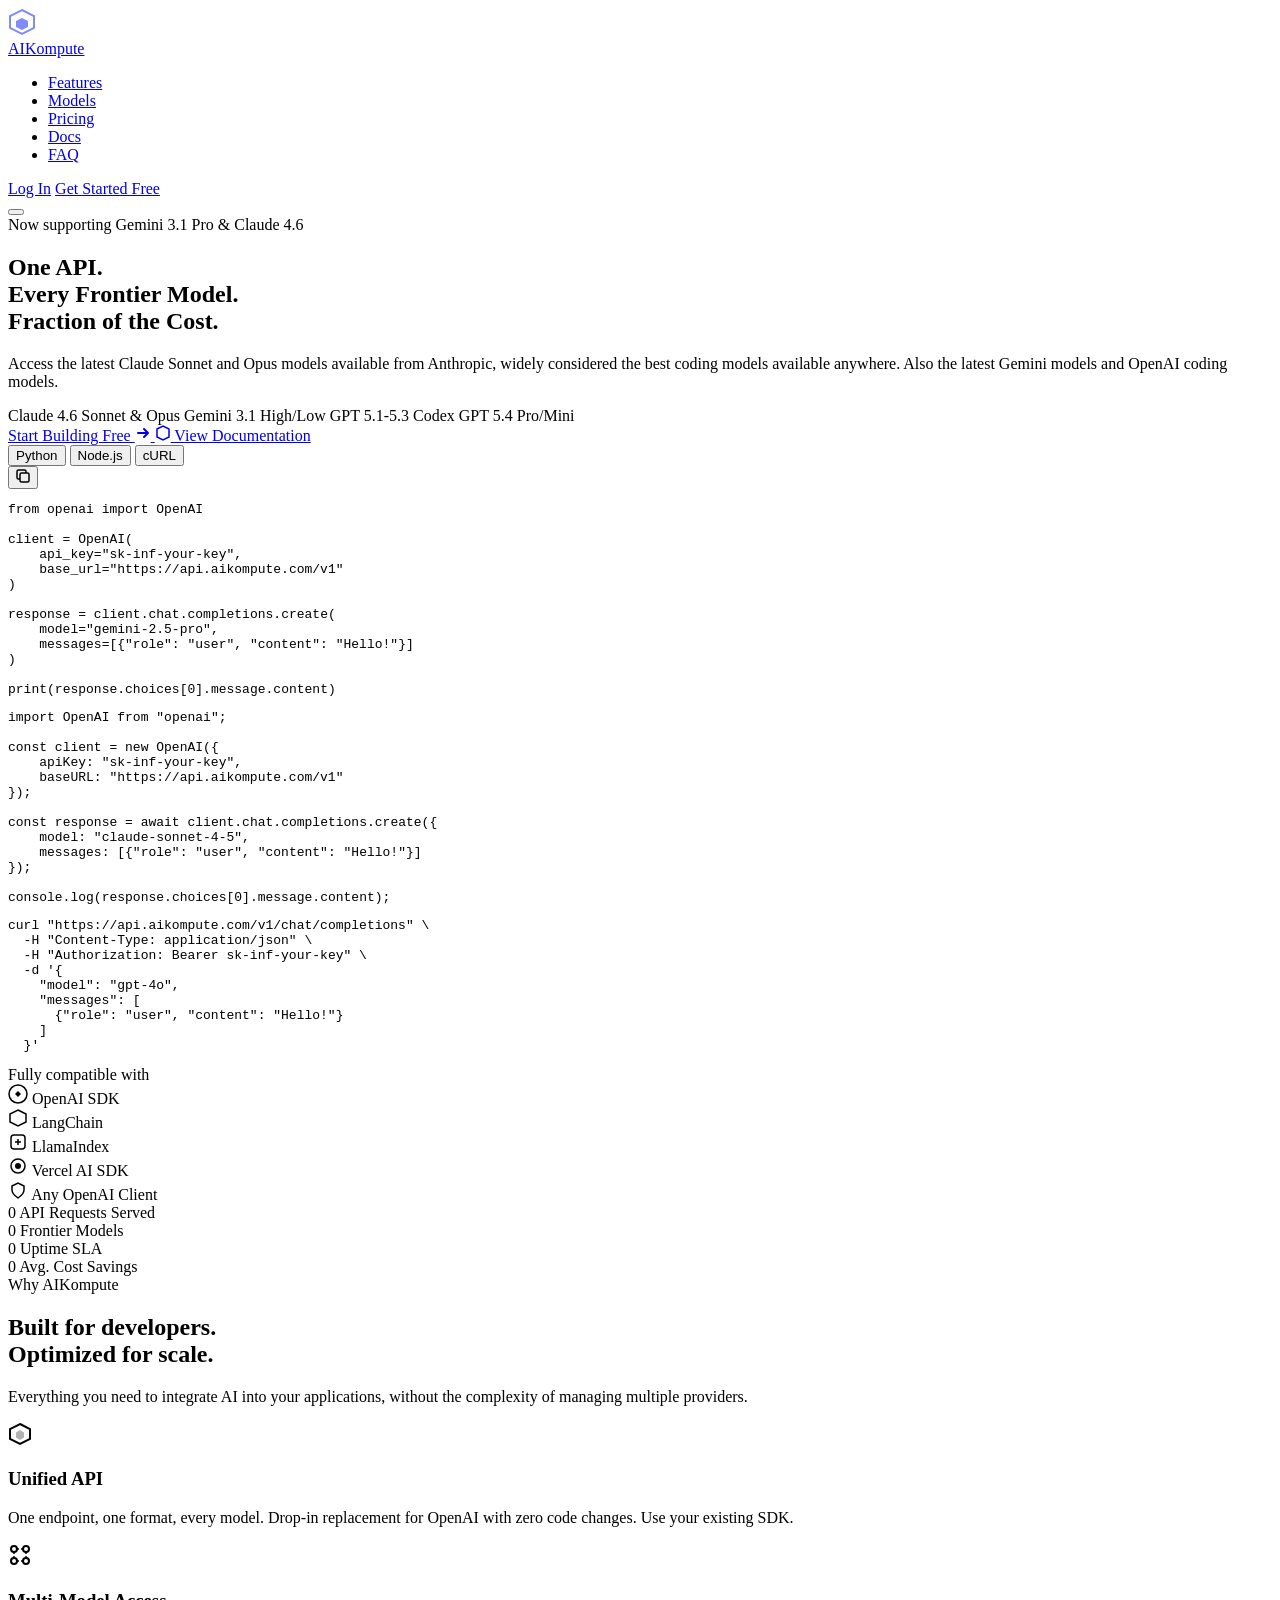
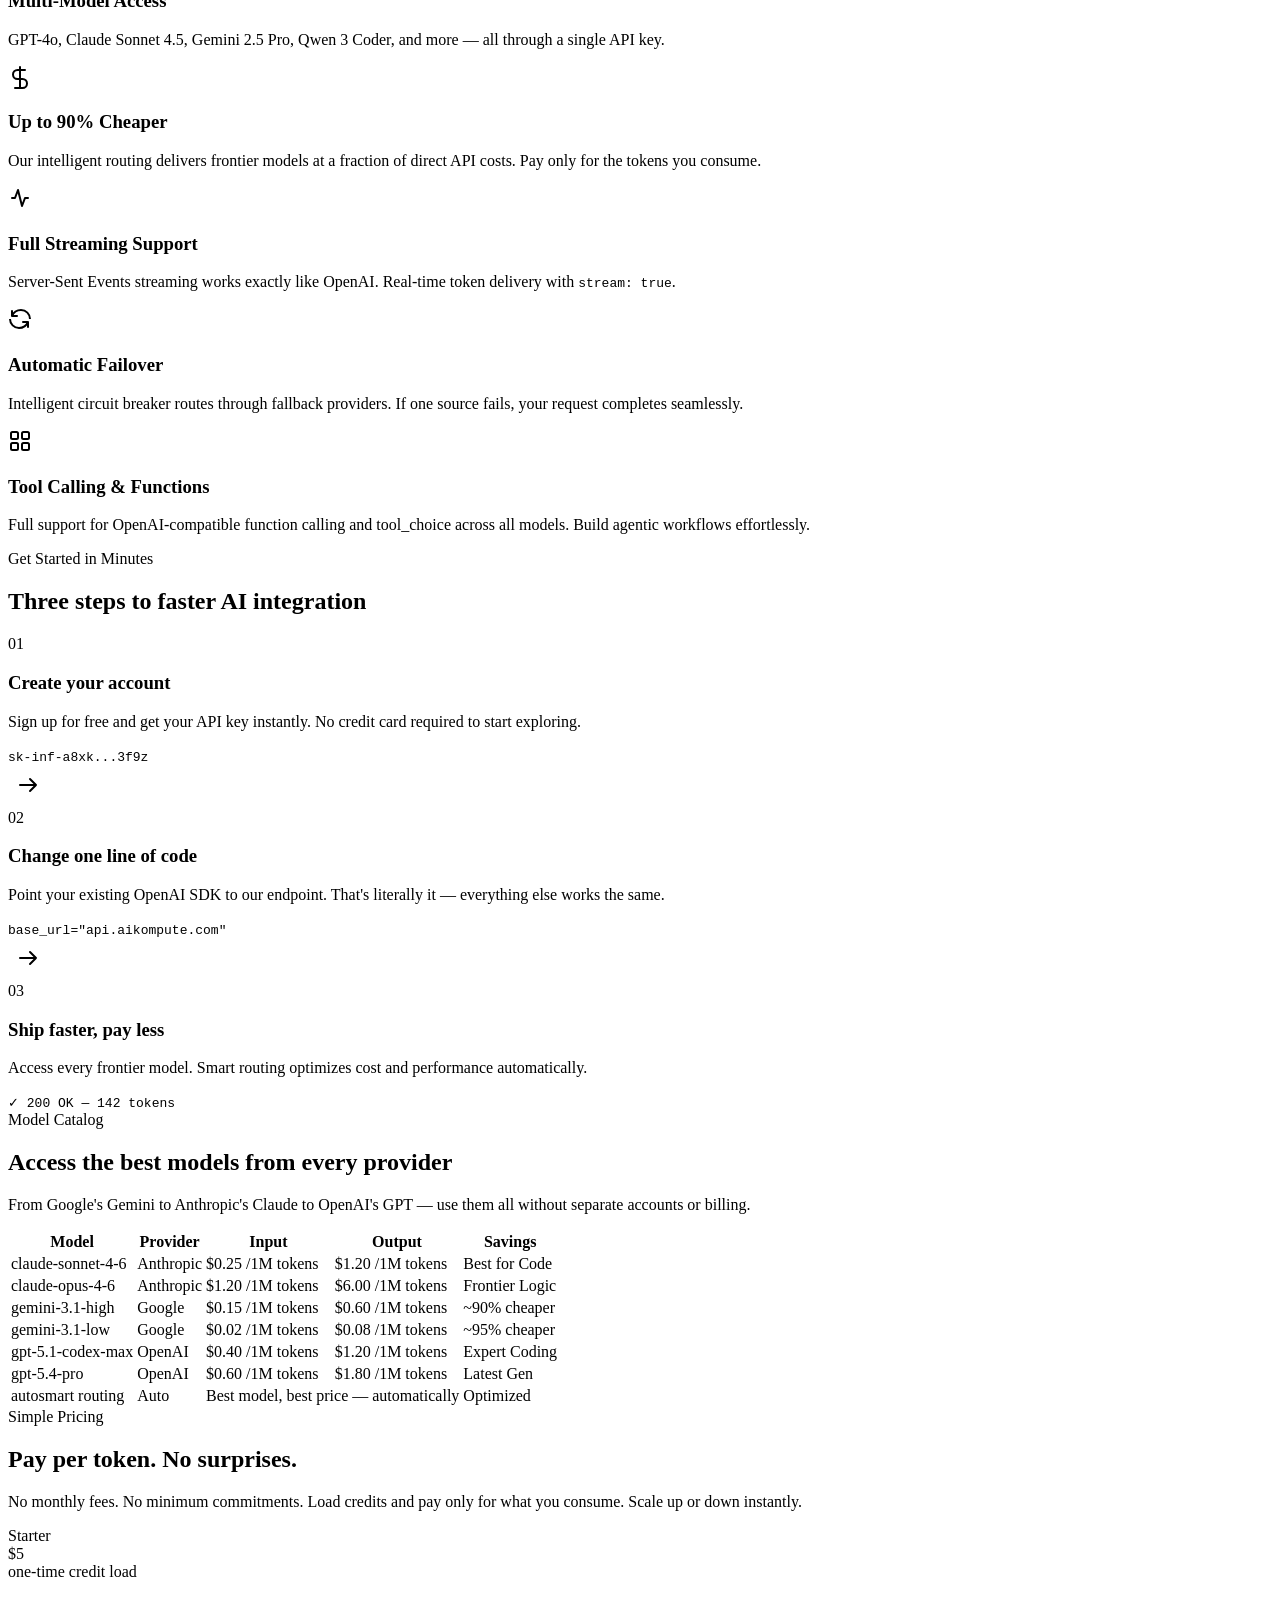
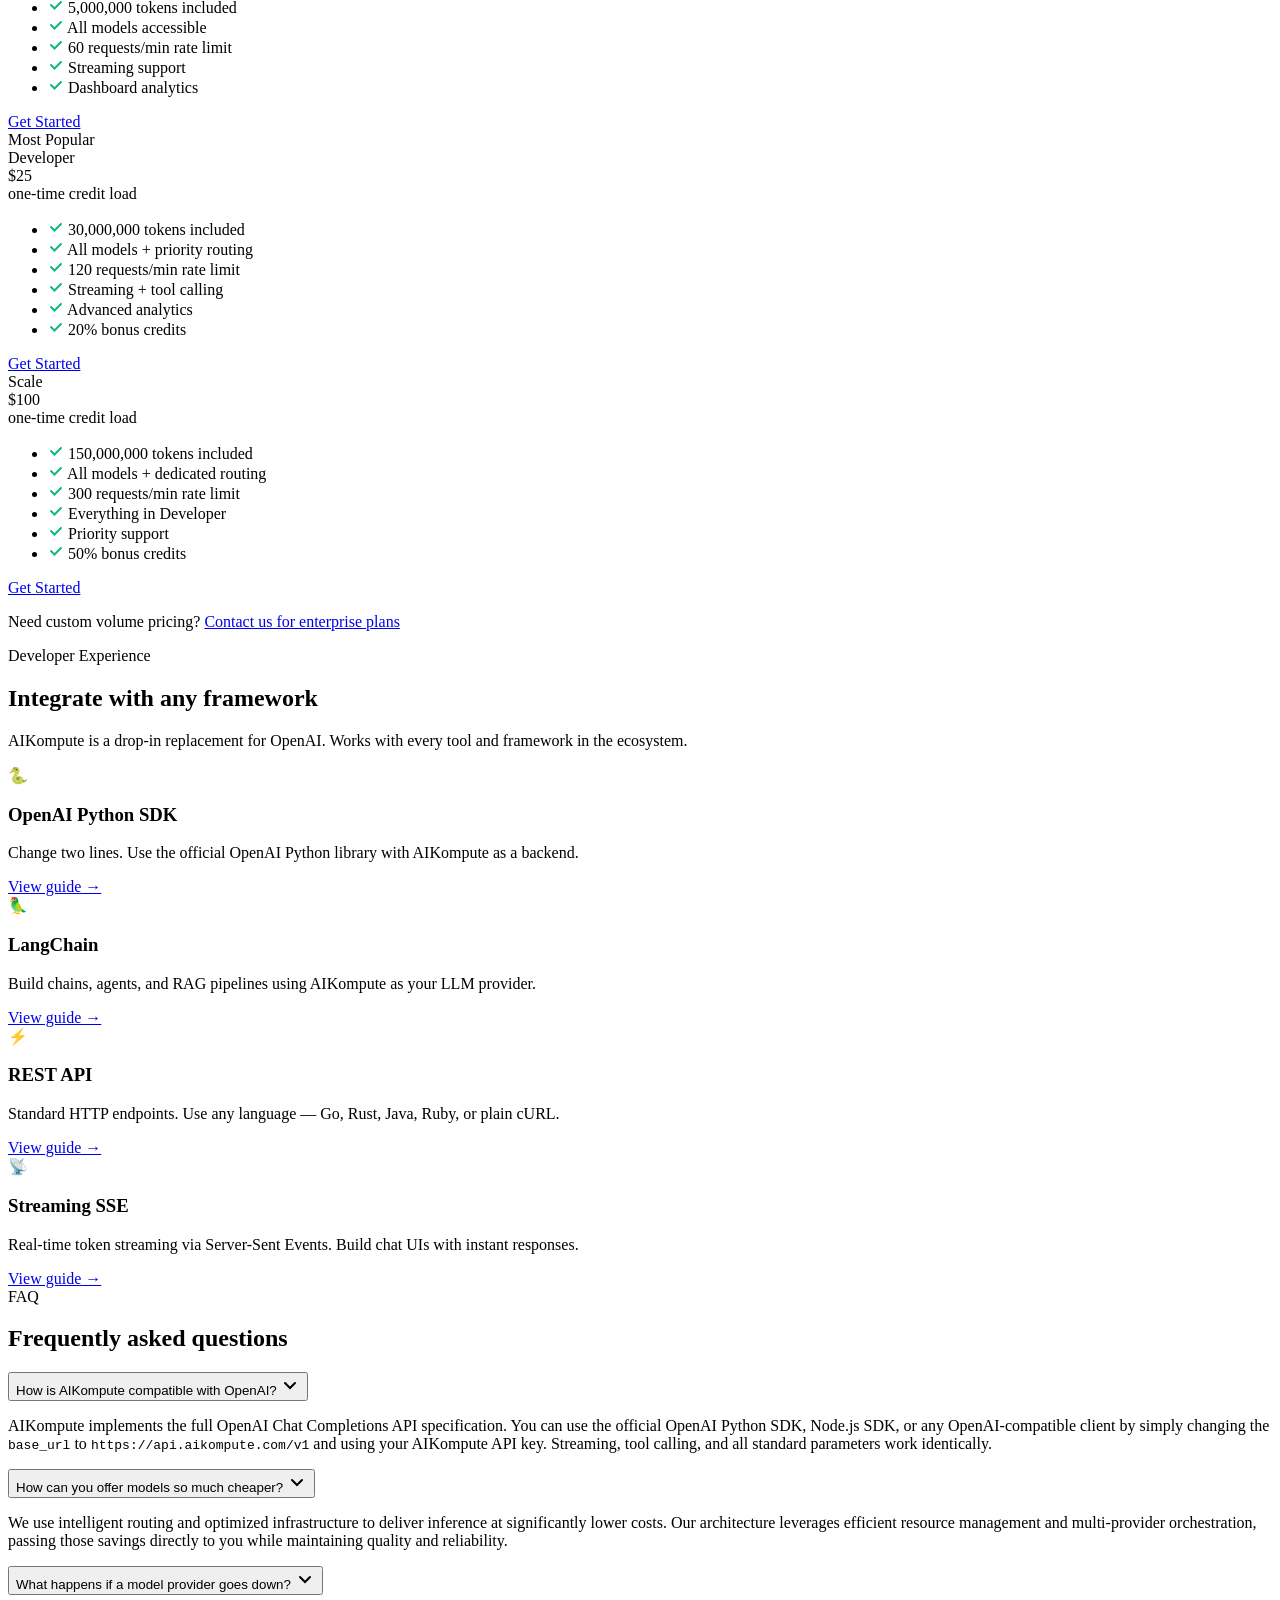
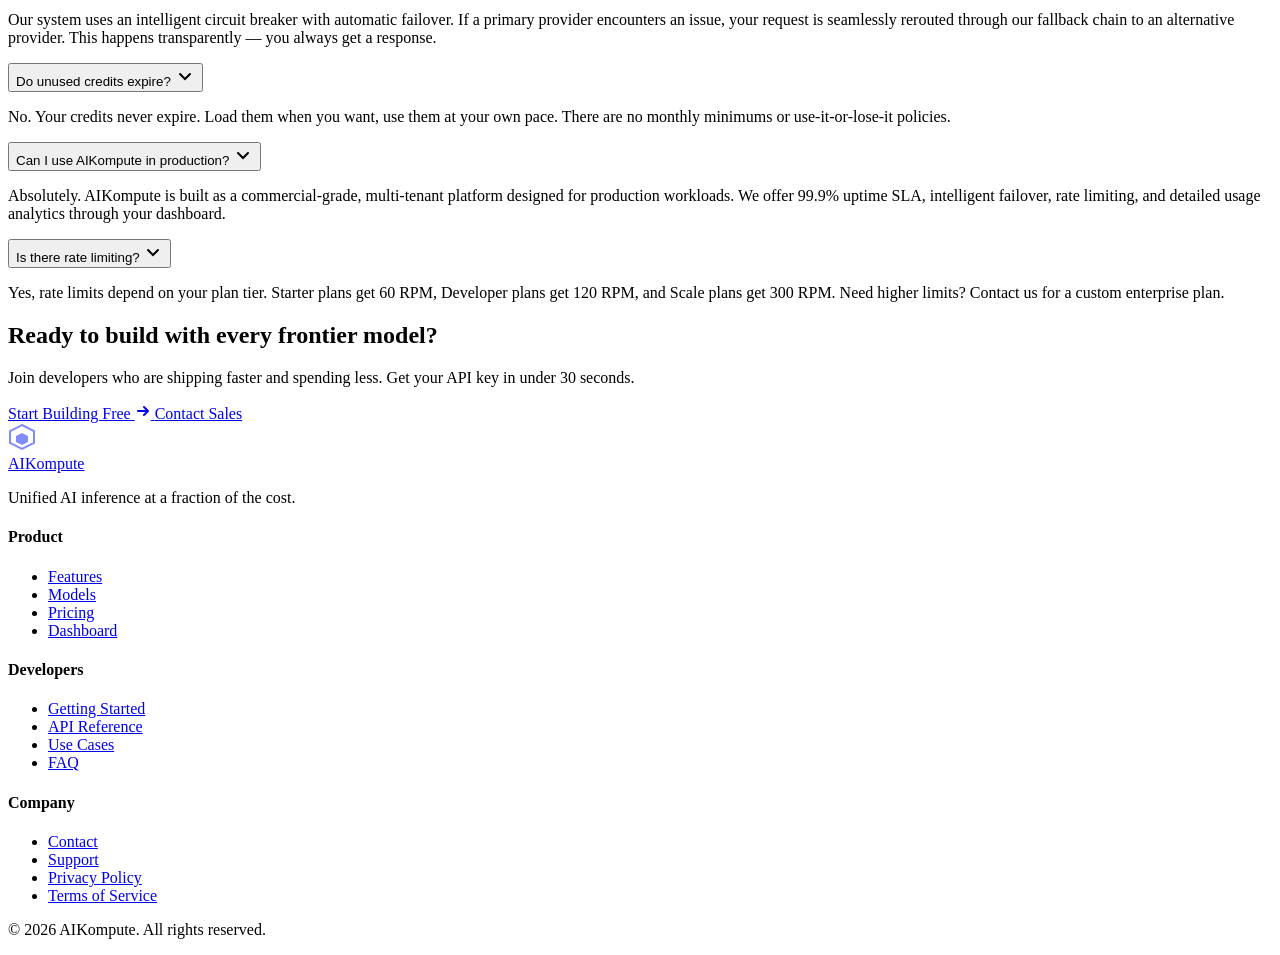
==== commit 16a73038: "docs: upgrade landing page models and hero text" ====
--- a/landing/index.html
+++ b/landing/index.html
@@ -14,7 +14,7 @@
     <link rel="preconnect" href="https://fonts.googleapis.com">
     <link rel="preconnect" href="https://fonts.gstatic.com" crossorigin>
     <link href="https://fonts.googleapis.com/css2?family=Inter:wght@300;400;500;600;700;800;900&family=JetBrains+Mono:wght@400;500;600&display=swap" rel="stylesheet">
-    <link rel="stylesheet" href="styles.css">
+    <link rel="stylesheet" href="landing.css">
 </head>
 <body>
 
@@ -39,8 +39,8 @@
                 <li><a href="#faq" class="nav-link">FAQ</a></li>
             </ul>
             <div class="nav-actions">
-                <a href="https://aikompute.com/login" class="btn-nav-ghost" id="nav-login-btn">Log In</a>
-                <a href="https://aikompute.com/signup" class="btn-nav-primary" id="nav-signup-btn">Get Started Free</a>
+                <a href="/login" class="btn-nav-ghost" id="nav-login-btn">Log In</a>
+                <a href="/signup" class="btn-nav-primary" id="nav-signup-btn">Get Started Free</a>
             </div>
             <button class="mobile-toggle" id="mobile-toggle" aria-label="Toggle mobile menu">
                 <span></span><span></span><span></span>
@@ -67,11 +67,16 @@
                 Fraction of the Cost.
             </h1>
             <p class="hero-subtitle" id="hero-subtitle">
-                Access GPT-4o, Claude Sonnet, Gemini Pro, and more through a single, 
-                OpenAI-compatible API endpoint. No vendor lock-in. Pay only for the tokens you use.
+                Access the latest Claude Sonnet and Opus models available from Anthropic, widely considered the best coding models available anywhere. Also the latest Gemini models and OpenAI coding models.
             </p>
+            <div class="hero-model-chips" id="hero-model-chips">
+                <span class="model-chip anthropic">Claude 4.6 Sonnet & Opus</span>
+                <span class="model-chip google">Gemini 3.1 High/Low</span>
+                <span class="model-chip openai">GPT 5.1-5.3 Codex</span>
+                <span class="model-chip openai-max">GPT 5.4 Pro/Mini</span>
+            </div>
             <div class="hero-actions" id="hero-actions">
-                <a href="https://aikompute.com/signup" class="btn-hero-primary" id="hero-cta-primary">
+                <a href="/signup" class="btn-hero-primary" id="hero-cta-primary">
                     Start Building Free
                     <svg width="16" height="16" viewBox="0 0 16 16" fill="none"><path d="M3 8H13M13 8L9 4M13 8L9 12" stroke="currentColor" stroke-width="2" stroke-linecap="round" stroke-linejoin="round"/></svg>
                 </a>
@@ -320,53 +325,46 @@
                     </thead>
                     <tbody>
                         <tr>
-                            <td><span class="model-name">gemini-2.5-pro</span></td>
+                            <td><span class="model-name">claude-sonnet-4-6</span></td>
+                            <td><span class="provider-badge anthropic">Anthropic</span></td>
+                            <td class="price">$0.25 <span class="per">/1M tokens</span></td>
+                            <td class="price">$1.20 <span class="per">/1M tokens</span></td>
+                            <td><span class="savings-badge">Best for Code</span></td>
+                        </tr>
+                        <tr>
+                            <td><span class="model-name">claude-opus-4-6</span></td>
+                            <td><span class="provider-badge anthropic">Anthropic</span></td>
+                            <td class="price">$1.20 <span class="per">/1M tokens</span></td>
+                            <td class="price">$6.00 <span class="per">/1M tokens</span></td>
+                            <td><span class="savings-badge">Frontier Logic</span></td>
+                        </tr>
+                        <tr>
+                            <td><span class="model-name">gemini-3.1-high</span></td>
                             <td><span class="provider-badge google">Google</span></td>
                             <td class="price">$0.15 <span class="per">/1M tokens</span></td>
                             <td class="price">$0.60 <span class="per">/1M tokens</span></td>
                             <td><span class="savings-badge">~90% cheaper</span></td>
                         </tr>
                         <tr>
-                            <td><span class="model-name">gemini-3.0-pro</span></td>
-                            <td><span class="provider-badge google">Google</span></td>
-                            <td class="price">$0.20 <span class="per">/1M tokens</span></td>
-                            <td class="price">$0.80 <span class="per">/1M tokens</span></td>
-                            <td><span class="savings-badge">~85% cheaper</span></td>
-                        </tr>
-                        <tr>
-                            <td><span class="model-name">claude-sonnet-4-5</span></td>
-                            <td><span class="provider-badge anthropic">Anthropic</span></td>
-                            <td class="price">$0.30 <span class="per">/1M tokens</span></td>
-                            <td class="price">$1.50 <span class="per">/1M tokens</span></td>
-                            <td><span class="savings-badge">~90% cheaper</span></td>
-                        </tr>
-                        <tr>
-                            <td><span class="model-name">claude-opus-4-5</span></td>
-                            <td><span class="provider-badge anthropic">Anthropic</span></td>
-                            <td class="price">$1.50 <span class="per">/1M tokens</span></td>
-                            <td class="price">$7.50 <span class="per">/1M tokens</span></td>
-                            <td><span class="savings-badge">~90% cheaper</span></td>
-                        </tr>
-                        <tr>
-                            <td><span class="model-name">gpt-4o</span></td>
-                            <td><span class="provider-badge openai">OpenAI</span></td>
-                            <td class="price">$0.50 <span class="per">/1M tokens</span></td>
-                            <td class="price">$1.50 <span class="per">/1M tokens</span></td>
-                            <td><span class="savings-badge">~80% cheaper</span></td>
-                        </tr>
-                        <tr>
-                            <td><span class="model-name">gemini-2.0-flash</span></td>
+                            <td><span class="model-name">gemini-3.1-low</span></td>
                             <td><span class="provider-badge google">Google</span></td>
                             <td class="price">$0.02 <span class="per">/1M tokens</span></td>
                             <td class="price">$0.08 <span class="per">/1M tokens</span></td>
                             <td><span class="savings-badge">~95% cheaper</span></td>
                         </tr>
                         <tr>
-                            <td><span class="model-name">qwen3-coder-plus</span></td>
-                            <td><span class="provider-badge alibaba">Alibaba</span></td>
-                            <td class="price">$0.10 <span class="per">/1M tokens</span></td>
+                            <td><span class="model-name">gpt-5.1-codex-max</span></td>
+                            <td><span class="provider-badge openai">OpenAI</span></td>
                             <td class="price">$0.40 <span class="per">/1M tokens</span></td>
-                            <td><span class="savings-badge">~85% cheaper</span></td>
+                            <td class="price">$1.20 <span class="per">/1M tokens</span></td>
+                            <td><span class="savings-badge">Expert Coding</span></td>
+                        </tr>
+                        <tr>
+                            <td><span class="model-name">gpt-5.4-pro</span></td>
+                            <td><span class="provider-badge openai">OpenAI</span></td>
+                            <td class="price">$0.60 <span class="per">/1M tokens</span></td>
+                            <td class="price">$1.80 <span class="per">/1M tokens</span></td>
+                            <td><span class="savings-badge">Latest Gen</span></td>
                         </tr>
                         <tr>
                             <td><span class="model-name">auto</span><span class="auto-tag">smart routing</span></td>
@@ -404,7 +402,7 @@
                         <li><svg width="16" height="16" viewBox="0 0 16 16" fill="none"><path d="M3 8L6.5 11.5L13 5" stroke="#10b981" stroke-width="2" stroke-linecap="round"/></svg> Streaming support</li>
                         <li><svg width="16" height="16" viewBox="0 0 16 16" fill="none"><path d="M3 8L6.5 11.5L13 5" stroke="#10b981" stroke-width="2" stroke-linecap="round"/></svg> Dashboard analytics</li>
                     </ul>
-                    <a href="https://aikompute.com/signup" class="btn-pricing" id="pricing-starter-btn">Get Started</a>
+                    <a href="/signup" class="btn-pricing" id="pricing-starter-btn">Get Started</a>
                 </div>
                 <div class="pricing-card featured" id="pricing-developer">
                     <div class="pricing-badge">Most Popular</div>
@@ -423,7 +421,7 @@
                         <li><svg width="16" height="16" viewBox="0 0 16 16" fill="none"><path d="M3 8L6.5 11.5L13 5" stroke="#10b981" stroke-width="2" stroke-linecap="round"/></svg> Advanced analytics</li>
                         <li><svg width="16" height="16" viewBox="0 0 16 16" fill="none"><path d="M3 8L6.5 11.5L13 5" stroke="#10b981" stroke-width="2" stroke-linecap="round"/></svg> 20% bonus credits</li>
                     </ul>
-                    <a href="https://aikompute.com/signup" class="btn-pricing featured" id="pricing-dev-btn">Get Started</a>
+                    <a href="/signup" class="btn-pricing featured" id="pricing-dev-btn">Get Started</a>
                 </div>
                 <div class="pricing-card" id="pricing-scale">
                     <div class="pricing-header">
@@ -441,7 +439,7 @@
                         <li><svg width="16" height="16" viewBox="0 0 16 16" fill="none"><path d="M3 8L6.5 11.5L13 5" stroke="#10b981" stroke-width="2" stroke-linecap="round"/></svg> Priority support</li>
                         <li><svg width="16" height="16" viewBox="0 0 16 16" fill="none"><path d="M3 8L6.5 11.5L13 5" stroke="#10b981" stroke-width="2" stroke-linecap="round"/></svg> 50% bonus credits</li>
                     </ul>
-                    <a href="https://aikompute.com/signup" class="btn-pricing" id="pricing-scale-btn">Get Started</a>
+                    <a href="/signup" class="btn-pricing" id="pricing-scale-btn">Get Started</a>
                 </div>
             </div>
             <div class="pricing-footer">
@@ -561,7 +559,7 @@
                 <h2>Ready to build with <span class="gradient-text">every frontier model</span>?</h2>
                 <p>Join developers who are shipping faster and spending less. Get your API key in under 30 seconds.</p>
                 <div class="cta-actions">
-                    <a href="https://aikompute.com/signup" class="btn-hero-primary" id="footer-cta-primary">
+                    <a href="/signup" class="btn-hero-primary" id="footer-cta-primary">
                         Start Building Free
                         <svg width="16" height="16" viewBox="0 0 16 16" fill="none"><path d="M3 8H13M13 8L9 4M13 8L9 12" stroke="currentColor" stroke-width="2" stroke-linecap="round" stroke-linejoin="round"/></svg>
                     </a>
@@ -594,7 +592,7 @@
                         <li><a href="#features">Features</a></li>
                         <li><a href="#models">Models</a></li>
                         <li><a href="#pricing">Pricing</a></li>
-                        <li><a href="https://aikompute.com/login">Dashboard</a></li>
+                        <li><a href="/login">Dashboard</a></li>
                     </ul>
                 </div>
                 <div class="footer-col">
@@ -622,6 +620,6 @@
         </div>
     </footer>
 
-    <script src="script.js"></script>
+    <script src="landing.js"></script>
 </body>
 </html>
